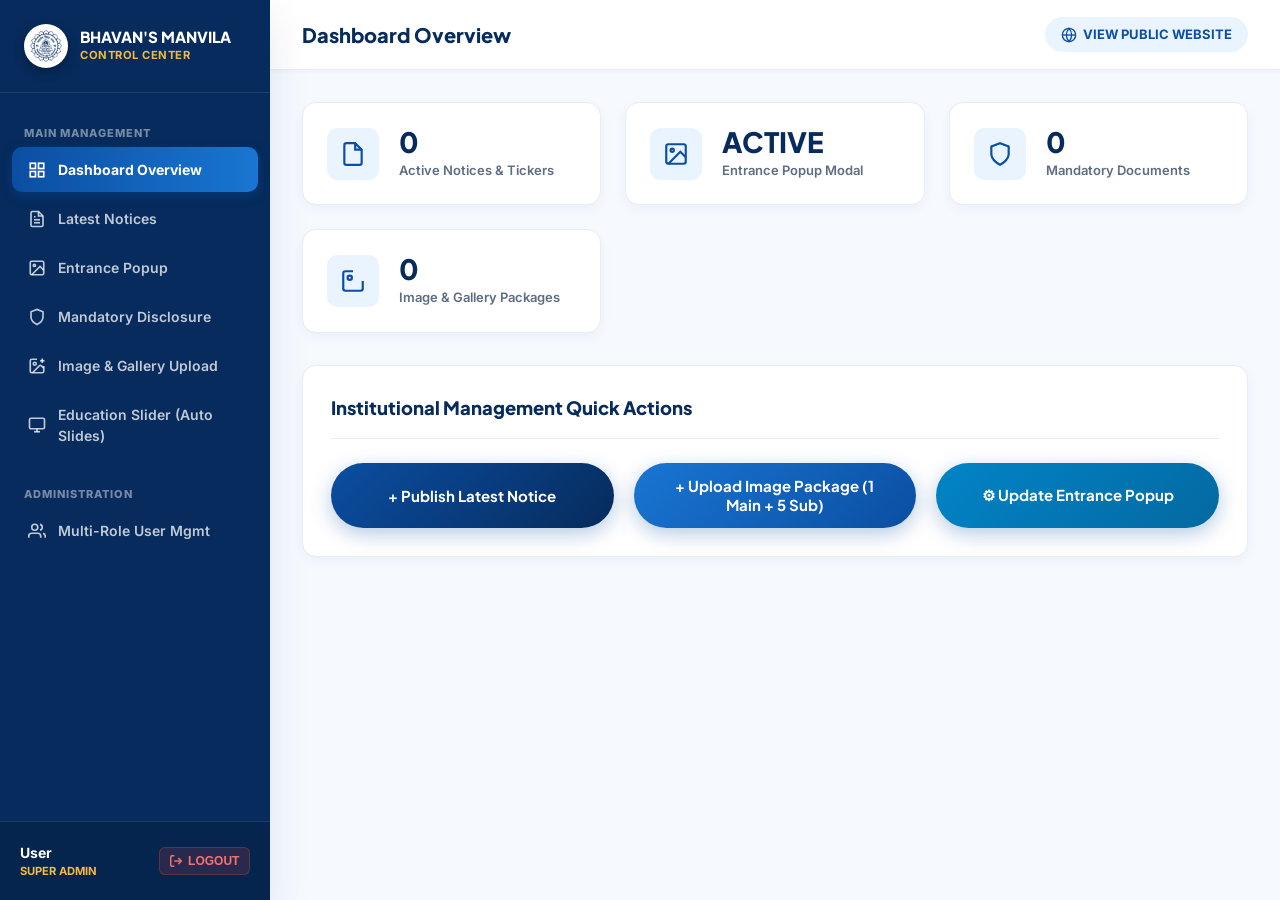
==== admin/index.html @ 6f14f449 "Fix Vercel admin URL rewrite and force trailing slash for relative asset loading" ====
<!DOCTYPE html>
<html lang="en">
<head>
  <meta charset="UTF-8">
  <script>
    if (window.location.pathname.endsWith('/admin')) {
      window.location.replace(window.location.pathname + '/' + window.location.search + window.location.hash);
    }
  </script>
  <meta name="viewport" content="width=device-width, initial-scale=1.0">
  <title>Admin Dashboard | Bhavan's Vivekananda Vidya Mandir, Manvila</title>
  <link rel="preconnect" href="https://fonts.googleapis.com">
  <link rel="preconnect" href="https://fonts.gstatic.com" crossorigin>
  <link href="https://fonts.googleapis.com/css2?family=Inter:wght@400;500;600;700&family=Plus+Jakarta+Sans:wght@600;700;800&display=swap" rel="stylesheet">
  <link rel="stylesheet" href="../css/variables.css">
  <link rel="stylesheet" href="css/admin.css">
  <link rel="icon" type="image/png" href="../assets/images/bvb-manvila-logo.png">
</head>
<body>

  <div class="admin-app-container">
    <!-- Sidebar -->
    <aside class="admin-sidebar" id="adminSidebar">
      <div class="sidebar-header">
        <img src="../assets/images/bvb-manvila-logo.png" alt="BVB Logo" class="sidebar-logo">
        <div>
          <div class="sidebar-brand-title">BHAVAN'S MANVILA</div>
          <div class="sidebar-brand-sub">CONTROL CENTER</div>
        </div>
      </div>

      <nav class="sidebar-nav">
        <div class="nav-section-title">Main Management</div>
        <a class="sidebar-link active" data-tab="overview">
          <svg width="18" height="18" viewBox="0 0 24 24" fill="none" stroke="currentColor" stroke-width="2"><rect x="3" y="3" width="7" height="7"></rect><rect x="14" y="3" width="7" height="7"></rect><rect x="14" y="14" width="7" height="7"></rect><rect x="3" y="14" width="7" height="7"></rect></svg>
          <span>Dashboard Overview</span>
        </a>

        <a class="sidebar-link" data-tab="notices">
          <svg width="18" height="18" viewBox="0 0 24 24" fill="none" stroke="currentColor" stroke-width="2"><path d="M14 2H6a2 2 0 0 0-2 2v16a2 2 0 0 0 2 2h12a2 2 0 0 0 2-2V8z"></path><polyline points="14 2 14 8 20 8"></polyline><line x1="16" y1="13" x2="8" y2="13"></line><line x1="16" y1="17" x2="8" y2="17"></line><polyline points="10 9 9 9 8 9"></polyline></svg>
          <span>Latest Notices</span>
        </a>

        <a class="sidebar-link" data-tab="popup">
          <svg width="18" height="18" viewBox="0 0 24 24" fill="none" stroke="currentColor" stroke-width="2"><rect x="3" y="3" width="18" height="18" rx="2" ry="2"></rect><circle cx="8.5" cy="8.5" r="1.5"></circle><polyline points="21 15 16 10 5 21"></polyline></svg>
          <span>Entrance Popup</span>
        </a>

        <a class="sidebar-link" data-tab="disclosure">
          <svg width="18" height="18" viewBox="0 0 24 24" fill="none" stroke="currentColor" stroke-width="2"><path d="M12 22s8-4 8-10V5l-8-3-8 3v7c0 6 8 10 8 10z"></path></svg>
          <span>Mandatory Disclosure</span>
        </a>

        <a class="sidebar-link" data-tab="images">
          <svg width="18" height="18" viewBox="0 0 24 24" fill="none" stroke="currentColor" stroke-width="2"><path d="M21 12v7a2 2 0 0 1-2 2H5a2 2 0 0 1-2-2V5a2 2 0 0 1 2-2h7"></path><line x1="16" y1="5" x2="22" y2="5"></line><line x1="19" y1="2" x2="19" y2="8"></line><circle cx="9" cy="9" r="2"></circle><path d="m21 15-3.086-3.086a2 2 0 0 0-2.828 0L6 21"></path></svg>
          <span>Image & Gallery Upload</span>
        </a>

        <a class="sidebar-link" data-tab="slides">
          <svg width="18" height="18" viewBox="0 0 24 24" fill="none" stroke="currentColor" stroke-width="2"><rect x="2" y="3" width="20" height="14" rx="2" ry="2"></rect><line x1="8" y1="21" x2="16" y2="21"></line><line x1="12" y1="17" x2="12" y2="21"></line></svg>
          <span>Education Slider (Auto Slides)</span>
        </a>

        <div class="nav-section-title super-admin-only" style="margin-top: 1rem;">Administration</div>
        <a class="sidebar-link super-admin-only" data-tab="users">
          <svg width="18" height="18" viewBox="0 0 24 24" fill="none" stroke="currentColor" stroke-width="2"><path d="M17 21v-2a4 4 0 0 0-4-4H5a4 4 0 0 0-4 4v2"></path><circle cx="9" cy="7" r="4"></circle><path d="M23 21v-2a4 4 0 0 0-3-3.87"></path><path d="M16 3.13a4 4 0 0 1 0 7.75"></path></svg>
          <span>Multi-Role User Mgmt</span>
        </a>
      </nav>

      <div class="sidebar-footer">
        <div class="user-profile-badge">
          <div class="user-info">
            <span class="user-name" id="sidebarUserName">User</span>
            <span class="user-role-tag" id="sidebarUserRole">SUPER ADMIN</span>
          </div>
          <button class="btn-logout" id="logoutBtn" title="Logout session">
            <svg width="14" height="14" viewBox="0 0 24 24" fill="none" stroke="currentColor" stroke-width="2.5"><path d="M9 21H5a2 2 0 0 1-2-2V5a2 2 0 0 1 2-2h4"></path><polyline points="16 17 21 12 16 7"></polyline><line x1="21" y1="12" x2="9" y2="12"></line></svg>
            LOGOUT
          </button>
        </div>
      </div>
    </aside>

    <!-- Main Wrapper -->
    <div class="admin-main-wrapper">
      <header class="admin-topbar">
        <div class="topbar-left">
          <button class="mobile-sidebar-toggle" id="sidebarToggleBtn" aria-label="Toggle Navigation Menu">
            <svg width="22" height="22" viewBox="0 0 24 24" fill="none" stroke="currentColor" stroke-width="2.5" stroke-linecap="round"><line x1="3" y1="12" x2="21" y2="12"></line><line x1="3" y1="6" x2="21" y2="6"></line><line x1="3" y1="18" x2="21" y2="18"></line></svg>
          </button>
          <h2 class="page-title" id="currentTabTitle">Dashboard Overview</h2>
        </div>

        <div class="topbar-actions">
          <a href="../index.html" target="_blank" class="site-preview-btn">
            <svg width="16" height="16" viewBox="0 0 24 24" fill="none" stroke="currentColor" stroke-width="2"><circle cx="12" cy="12" r="10"></circle><line x1="2" y1="12" x2="22" y2="12"></line><path d="M12 2a15.3 15.3 0 0 1 4 10 15.3 15.3 0 0 1-4 10 15.3 15.3 0 0 1-4-10 15.3 15.3 0 0 1 4-10z"></path></svg>
            VIEW PUBLIC WEBSITE
          </a>
        </div>
      </header>

      <main class="admin-content-area">
        <!-- 1. OVERVIEW TAB -->
        <div class="tab-panel active" id="tab-overview">
          <div class="stat-cards-grid">
            <div class="stat-card">
              <div class="stat-icon">
                <svg width="26" height="26" viewBox="0 0 24 24" fill="none" stroke="currentColor" stroke-width="2"><path d="M14 2H6a2 2 0 0 0-2 2v16a2 2 0 0 0 2 2h12a2 2 0 0 0 2-2V8z"></path><polyline points="14 2 14 8 20 8"></polyline></svg>
              </div>
              <div class="stat-info">
                <div class="stat-value" id="statNoticeCount">0</div>
                <div class="stat-label">Active Notices & Tickers</div>
              </div>
            </div>

            <div class="stat-card">
              <div class="stat-icon">
                <svg width="26" height="26" viewBox="0 0 24 24" fill="none" stroke="currentColor" stroke-width="2"><rect x="3" y="3" width="18" height="18" rx="2" ry="2"></rect><circle cx="8.5" cy="8.5" r="1.5"></circle><polyline points="21 15 16 10 5 21"></polyline></svg>
              </div>
              <div class="stat-info">
                <div class="stat-value" id="statPopupStatus">ACTIVE</div>
                <div class="stat-label">Entrance Popup Modal</div>
              </div>
            </div>

            <div class="stat-card">
              <div class="stat-icon">
                <svg width="26" height="26" viewBox="0 0 24 24" fill="none" stroke="currentColor" stroke-width="2"><path d="M12 22s8-4 8-10V5l-8-3-8 3v7c0 6 8 10 8 10z"></path></svg>
              </div>
              <div class="stat-info">
                <div class="stat-value" id="statDisclosureCount">0</div>
                <div class="stat-label">Mandatory Documents</div>
              </div>
            </div>

            <div class="stat-card">
              <div class="stat-icon">
                <svg width="26" height="26" viewBox="0 0 24 24" fill="none" stroke="currentColor" stroke-width="2"><path d="M21 12v7a2 2 0 0 1-2 2H5a2 2 0 0 1-2-2V5a2 2 0 0 1 2-2h7"></path><circle cx="9" cy="9" r="2"></circle></svg>
              </div>
              <div class="stat-info">
                <div class="stat-value" id="statPackageCount">0</div>
                <div class="stat-label">Image & Gallery Packages</div>
              </div>
            </div>
          </div>

          <div class="panel-card">
            <div class="panel-header">
              <div class="panel-title">Institutional Management Quick Actions</div>
            </div>
            <div style="display: grid; grid-template-columns: repeat(auto-fit, minmax(280px, 1fr)); gap: 1.25rem;">
              <button class="btn-admin-primary" onclick="adminApp.switchTab('notices')">
                + Publish Latest Notice
              </button>
              <button class="btn-admin-primary" style="background: linear-gradient(135deg, #1976D2 0%, #0B4EA2 100%);" onclick="adminApp.switchTab('images')">
                + Upload Image Package (1 Main + 5 Sub)
              </button>
              <button class="btn-admin-primary" style="background: linear-gradient(135deg, #0284C7 0%, #0369A1 100%);" onclick="adminApp.switchTab('popup')">
                ⚙ Update Entrance Popup
              </button>
            </div>
          </div>
        </div>

        <!-- LATEST NOTICES TAB -->
        <div class="tab-panel" id="tab-notices">
          <div class="panel-card">
            <div class="panel-header">
              <div class="panel-title">Latest Notice Updation Section</div>
              <button class="btn-sm btn-action-add" onclick="adminApp.openNoticeModal()">+ Add New Notice</button>
            </div>
            <div class="admin-table-wrap">
              <table class="admin-table">
                <thead>
                  <tr>
                    <th>Date</th>
                    <th>Category</th>
                    <th>Notice Title</th>
                    <th>PDF Link</th>
                    <th>Ticker</th>
                    <th>Actions</th>
                  </tr>
                </thead>
                <tbody id="noticesTableBody">
                  <!-- Rendered dynamically -->
                </tbody>
              </table>
            </div>
          </div>
        </div>

        <!-- ENTRANCE POPUP TAB -->
        <div class="tab-panel" id="tab-popup">
          <div class="panel-card">
            <div class="panel-header">
              <div class="panel-title">Entrance Announcement Popup Image Updation</div>
            </div>

            <form id="popupConfigForm">
              <div style="display: grid; grid-template-columns: 1fr 1fr; gap: 1.5rem;">
                <div class="form-group">
                  <label class="form-label">Popup Status</label>
                  <select id="popupActiveSelect" class="form-select">
                    <option value="1">Active (Display popup on public site)</option>
                    <option value="0">Disabled (Hide popup modal)</option>
                  </select>
                </div>

                <div class="form-group">
                  <label class="form-label">Popup Title</label>
                  <input type="text" id="popupTitleInput" class="form-control" placeholder="Announcement Title">
                </div>
              </div>

              <div class="form-group">
                <label class="form-label">Announcement Message</label>
                <textarea id="popupMessageInput" class="form-control" rows="3" placeholder="Brief announcement text"></textarea>
              </div>

              <!-- Popup Image Upload & Live View Option -->
              <div class="form-group" style="background: var(--color-ultra-light-blue); padding: 1.25rem; border-radius: var(--radius-sm); border: 1px solid var(--color-border);">
                <label class="form-label" style="color: var(--color-deep-blue); font-size: 0.875rem;">
                  Popup Announcement Image (Choose File from Computer)
                </label>
                <input type="file" id="popupFileInput" accept="image/*" class="form-control" style="max-width: 320px; margin-bottom: 0.75rem;">
                <input type="hidden" id="popupImageUrlInput">

                <!-- Uploaded Image Live View Card -->
                <div id="popupPreviewWrap" style="display: none; background: #FFFFFF; padding: 1rem; border-radius: var(--radius-sm); border: 1px solid var(--color-border); margin-top: 0.75rem;">
                  <div style="font-size: 0.8125rem; font-weight: 700; color: var(--color-primary); margin-bottom: 0.5rem; display: flex; align-items: center; gap: 0.35rem;">
                    <svg width="16" height="16" viewBox="0 0 24 24" fill="none" stroke="currentColor" stroke-width="2"><rect x="3" y="3" width="18" height="18" rx="2" ry="2"></rect><circle cx="8.5" cy="8.5" r="1.5"></circle><polyline points="21 15 16 10 5 21"></polyline></svg>
                    <span>UPLOADED ENTRANCE ANNOUNCEMENT IMAGE</span>
                  </div>
                  <div style="display: flex; align-items: center; gap: 1.25rem; flex-wrap: wrap;">
                    <img id="popupImagePreview" src="" alt="Popup Image Preview" style="max-height: 140px; max-width: 100%; border-radius: 8px; border: 1px solid var(--color-border); box-shadow: var(--shadow-sm); object-fit: contain;">
                    <a id="popupViewFullBtn" href="#" target="_blank" class="btn-sm btn-action-edit" style="text-decoration: none; padding: 0.5rem 1rem;">
                      🔍 View Uploaded Image
                    </a>
                  </div>
                </div>
              </div>

              <button type="submit" class="btn-admin-primary" style="max-width: 250px; margin-top: 1rem;">
                Save Entrance Popup Settings
              </button>
            </form>

            <!-- Entrance Popup Upload History Log Card -->
            <div style="margin-top: 2rem; border-top: 2px dashed var(--color-border); padding-top: 1.5rem;">
              <h4 style="color: var(--color-deep-blue); font-size: 1.05rem; font-weight: 800; margin-bottom: 1rem;">
                📜 Uploaded Entrance Announcements History Log
              </h4>
              <div class="admin-table-wrap">
                <table class="admin-table">
                  <thead>
                    <tr>
                      <th>Uploaded Image</th>
                      <th>Announcement Title</th>
                      <th>Message</th>
                      <th>Status</th>
                      <th>Actions</th>
                    </tr>
                  </thead>
                  <tbody id="popupHistoryTableBody">
                    <!-- Rendered dynamically -->
                  </tbody>
                </table>
              </div>
            </div>
          </div>
        </div>

        <!-- MANDATORY DISCLOSURE TAB -->
        <div class="tab-panel" id="tab-disclosure">
          <div class="panel-card">
            <div class="panel-header">
              <div class="panel-title">Mandatory Disclosure Updation Section (CBSE SARAS 5.0)</div>
              <button class="btn-sm btn-action-add" onclick="adminApp.openDisclosureModal()">+ Add Mandatory Document</button>
            </div>

            <!-- Category Section Filter Bar -->
            <div style="display: flex; gap: 0.5rem; flex-wrap: wrap; margin-bottom: 1.25rem;">
              <button class="btn-sm disclosure-filter-btn active" data-sec="ALL" onclick="adminApp.filterDisclosures('ALL')">All Sections</button>
              <button class="btn-sm disclosure-filter-btn" data-sec="A" onclick="adminApp.filterDisclosures('A')">Section A: General Info</button>
              <button class="btn-sm disclosure-filter-btn" data-sec="B" onclick="adminApp.filterDisclosures('B')">Section B: Documents & Compliance</button>
              <button class="btn-sm disclosure-filter-btn" data-sec="C" onclick="adminApp.filterDisclosures('C')">Section C: Result & Academics</button>
              <button class="btn-sm disclosure-filter-btn" data-sec="D" onclick="adminApp.filterDisclosures('D')">Section D: Staff Details</button>
              <button class="btn-sm disclosure-filter-btn" data-sec="E" onclick="adminApp.filterDisclosures('E')">Section E: Infrastructure</button>
            </div>

            <div class="admin-table-wrap">
              <table class="admin-table">
                <thead>
                  <tr>
                    <th>Sl. No.</th>
                    <th>Category Section</th>
                    <th>Document Title</th>
                    <th>Details</th>
                    <th>Document File / Preview Link</th>
                    <th>Actions</th>
                  </tr>
                </thead>
                <tbody id="disclosuresTableBody">
                  <!-- Rendered dynamically -->
                </tbody>
              </table>
            </div>
          </div>
        </div>

        <!-- IMAGE & GALLERY UPLOAD TAB -->
        <div class="tab-panel" id="tab-images">
          <div class="panel-card">
            <div class="panel-header">
              <div class="panel-title">Image Upload Section (File Explorer Uploads: 1 Main + 5 Sub Images & Target Checkboxes)</div>
              <button class="btn-sm btn-action-add" onclick="adminApp.openImagePackageModal()">+ Upload New Image Package</button>
            </div>

            <div style="margin-bottom: 1.5rem; background: var(--color-light-blue); padding: 1.25rem; border-radius: var(--radius-sm); border-left: 4px solid var(--color-primary);">
              <h4 style="color: var(--color-deep-blue); margin-bottom: 0.35rem; font-size: 0.95rem;">📸 Image Package System Architecture Rules:</h4>
              <ul style="font-size: 0.8125rem; color: var(--color-text-secondary); margin-left: 1.25rem; line-height: 1.6;">
                <li><strong>1 Main Image:</strong> Upload via File Explorer. Serves as the primary highlight in each public site section checked below.</li>
                <li><strong>5 Sub Images:</strong> Upload via File Explorer. Display <em>only</em> inside the Gallery Lightbox modal when clicking the main image.</li>
                <li><strong>Section Placement Checkboxes:</strong> Select which public website sections display the main image highlight!</li>
              </ul>
            </div>

            <div class="admin-table-wrap">
              <table class="admin-table">
                <thead>
                  <tr>
                    <th>Main Highlight Image</th>
                    <th>Package Title</th>
                    <th>Sub-Images Count</th>
                    <th>Active Target Sections</th>
                    <th>Actions</th>
                  </tr>
                </thead>
                <tbody id="imagePackagesTableBody">
                  <!-- Rendered dynamically -->
                </tbody>
              </table>
            </div>
          </div>
        </div>

        <!-- EDUCATION SLIDER (AUTO SLIDES) TAB -->
        <div class="tab-panel" id="tab-slides">
          <div class="panel-card">
            <div class="panel-header">
              <div class="panel-title">Education Rooted in Values - Auto Slides Management</div>
              <div style="display: flex; gap: 0.5rem; flex-wrap: wrap;">
                <button class="btn-sm btn-action-add" style="background: linear-gradient(135deg, #10B981 0%, #059669 100%); font-weight: 700;" onclick="adminApp.openSlideBatchModal()">+ Upload 5 Auto Slides at Once</button>
                <button class="btn-sm btn-action-add" onclick="adminApp.openSlideModal()">+ Add Single Slide</button>
              </div>
            </div>

            <div style="margin-bottom: 1.5rem; background: var(--color-ultra-light-blue); padding: 1.25rem; border-radius: var(--radius-sm); border-left: 4px solid var(--color-primary);">
              <h4 style="color: var(--color-deep-blue); margin-bottom: 0.35rem; font-size: 0.95rem;">✨ Auto Slides System Rules:</h4>
              <p style="font-size: 0.8125rem; color: var(--color-text-secondary); margin: 0; line-height: 1.6;">
                Upload images specifically for the <strong>"EDUCATION ROOTED IN VALUES. DRIVEN BY EXCELLENCE"</strong> auto slide carousel on the public website. Images must be <strong>JPEG format and under 1 MB</strong> in file size.
              </p>
            </div>

            <div class="admin-table-wrap">
              <table class="admin-table">
                <thead>
                  <tr>
                    <th>Slide Image</th>
                    <th>Slide Title</th>
                    <th>Subtitle / Caption</th>
                    <th>Status</th>
                    <th>Actions</th>
                  </tr>
                </thead>
                <tbody id="slidesTableBody">
                  <!-- Rendered dynamically -->
                </tbody>
              </table>
            </div>
          </div>
        </div>

        <!-- MULTI-ROLE USER MANAGEMENT TAB -->
        <div class="tab-panel super-admin-only" id="tab-users">
          <div class="panel-card">
            <div class="panel-header">
              <div class="panel-title">Multi-Role User Creation & Privileges (Super Admin Only)</div>
              <button class="btn-sm btn-action-add" onclick="adminApp.openUserModal()">+ Create New User</button>
            </div>
            <div class="admin-table-wrap">
              <table class="admin-table">
                <thead>
                  <tr>
                    <th>ID</th>
                    <th>Username</th>
                    <th>Full Name</th>
                    <th>Role Level</th>
                    <th>Privileges</th>
                    <th>Actions</th>
                  </tr>
                </thead>
                <tbody id="usersTableBody">
                  <!-- Rendered dynamically -->
                </tbody>
              </table>
            </div>
          </div>
        </div>
      </main>
    </div>
  </div>

  <!-- NOTICE MODAL -->
  <div class="admin-modal-overlay" id="noticeModal">
    <div class="admin-modal">
      <div class="modal-header">
        <h3 class="modal-title" id="noticeModalTitle">Add New Notice</h3>
        <button class="modal-close" onclick="adminApp.closeNoticeModal()">&times;</button>
      </div>
      <form id="noticeForm">
        <div class="modal-body">
          <input type="hidden" id="noticeId">
          <div class="form-group">
            <label class="form-label">Notice Title</label>
            <input type="text" id="noticeTitle" class="form-control" required placeholder="Enter headline title">
          </div>
          <div class="form-group">
            <label class="form-label">Notice Content Details</label>
            <textarea id="noticeContent" class="form-control" rows="3" placeholder="Enter notice description"></textarea>
          </div>
          <div style="display: grid; grid-template-columns: 1fr 1fr; gap: 1rem;">
            <div class="form-group">
              <label class="form-label">Category</label>
              <select id="noticeCategory" class="form-select">
                <option value="Admissions">Admissions</option>
                <option value="Academics">Academics</option>
                <option value="Achievements">Achievements</option>
                <option value="Events">Events</option>
                <option value="General">General</option>
              </select>
            </div>
            <div class="form-group">
              <label class="form-label">Date</label>
              <input type="date" id="noticeDate" class="form-control" required>
            </div>
          </div>
          <div class="form-group">
            <label class="form-label">PDF Attachment Link / File Path</label>
            <input type="text" id="noticePdfLink" class="form-control" placeholder="e.g. assets/documents/mandatory-disclosure/Mandatory-Disclosure.pdf">
          </div>
          <div class="form-group" style="display: flex; align-items: center; gap: 0.5rem;">
            <input type="checkbox" id="noticeIsTicker" style="width: 18px; height: 18px; accent-color: var(--color-primary);">
            <label for="noticeIsTicker" style="font-size: 0.875rem; font-weight: 700; color: var(--color-deep-blue); cursor: pointer;">Display in top Scrolling Notice Ticker bar</label>
          </div>
        </div>
        <div class="modal-footer">
          <button type="button" class="btn-sm btn-action-delete" onclick="adminApp.closeNoticeModal()">Cancel</button>
          <button type="submit" class="btn-sm btn-action-add">Save Notice</button>
        </div>
      </form>
    </div>
  </div>

  <!-- MANDATORY DISCLOSURE MODAL -->
  <div class="admin-modal-overlay" id="disclosureModal">
    <div class="admin-modal">
      <div class="modal-header">
        <h3 class="modal-title" id="disclosureModalTitle">Add Mandatory Disclosure</h3>
        <button class="modal-close" onclick="adminApp.closeDisclosureModal()">&times;</button>
      </div>
      <form id="disclosureForm">
        <div class="modal-body">
          <input type="hidden" id="disclosureId">
          <div style="display: grid; grid-template-columns: 1fr 2fr; gap: 1rem;">
            <div class="form-group">
              <label class="form-label">Sl. No.</label>
              <input type="text" id="disclosureSlNo" class="form-control" placeholder="e.g. 1" required>
            </div>
            <div class="form-group">
              <label class="form-label">Category Section</label>
              <select id="disclosureCategoryCode" class="form-select">
                <option value="A">A. General Information</option>
                <option value="B">B. Documents & Compliance</option>
                <option value="C">C. Result & Academics</option>
                <option value="D">D. Staff (Teaching)</option>
                <option value="E">E. Infrastructure</option>
              </select>
            </div>
          </div>
          <div class="form-group">
            <label class="form-label">Document Title</label>
            <input type="text" id="disclosureTitle" class="form-control" required placeholder="e.g. Copy of Valid Building Safety Certificate">
          </div>
          <div class="form-group">
            <label class="form-label">Document Details / Description</label>
            <input type="text" id="disclosureDetails" class="form-control" placeholder="e.g. Approved by Public Works Dept.">
          </div>
          <div class="form-group" style="background: var(--color-ultra-light-blue); padding: 1rem; border-radius: var(--radius-sm); border: 1px solid var(--color-border);">
            <label class="form-label" style="color: var(--color-deep-blue); font-size: 0.875rem;">
              📄 Upload Document (PDF or JPEG format under 1 MB)
            </label>
            <input type="file" id="disclosureFileInput" accept=".pdf,image/jpeg,image/jpg,.jpg,.jpeg" class="form-control" style="max-width: 340px; margin-bottom: 0.5rem;">
            <input type="text" id="disclosureFileLink" class="form-control" placeholder="File path or Data URL (e.g. assets/documents/mandatory-disclosure/building-fitness.pdf)">
          </div>
        </div>
        <div class="modal-footer">
          <button type="button" class="btn-sm btn-action-delete" onclick="adminApp.closeDisclosureModal()">Cancel</button>
          <button type="submit" class="btn-sm btn-action-add">Save Document</button>
        </div>
      </form>
    </div>
  </div>

  <!-- IMAGE PACKAGE MODAL (File Explorer Uploader: 1 Main + 10 Sub Images & Target Checkboxes) -->
  <div class="admin-modal-overlay" id="imagePackageModal">
    <div class="admin-modal" style="max-width: 900px;">
      <div class="modal-header">
        <h3 class="modal-title" id="imageModalTitle">Upload Image Package (1 Main + 10 Sub Images)</h3>
        <button class="modal-close" onclick="adminApp.closeImagePackageModal()">&times;</button>
      </div>
      <form id="imagePackageForm">
        <div class="modal-body">
          <input type="hidden" id="packageId">

          <div style="display: grid; grid-template-columns: 1fr 1fr; gap: 1rem;">
            <div class="form-group">
              <label class="form-label">Package Title</label>
              <input type="text" id="packageTitle" class="form-control" required placeholder="e.g. Annual Sports & Cultural Meet">
            </div>
            <div class="form-group">
              <label class="form-label">Subtitle / Event Label</label>
              <input type="text" id="packageSubtitle" class="form-control" placeholder="e.g. Celebrated at Manvila Campus Grounds">
            </div>
          </div>

          <!-- Target Section Checkboxes -->
          <div class="form-group">
            <label class="form-label" style="color: var(--color-primary); font-size: 0.875rem;">
              Select Public Site Sections for Main Image Highlight:
            </label>
            <div class="section-checkbox-grid">
              <label class="checkbox-label">
                <input type="checkbox" id="chk_welcome"> WELCOME TO VIVEKANANDA VIDYA MANDIR
              </label>
              <label class="checkbox-label">
                <input type="checkbox" id="chk_whats_happening"> WHAT'S HAPPENING
              </label>
              <label class="checkbox-label">
                <input type="checkbox" id="chk_life_at_bhavans"> LIFE AT BHAVAN'S
              </label>
              <label class="checkbox-label">
                <input type="checkbox" id="chk_moments_at_bhavans" checked> MOMENTS AT BHAVAN'S (gallery)
              </label>
              <label class="checkbox-label">
                <input type="checkbox" id="chk_campus_discovery"> A CAMPUS FOR DISCOVERY
              </label>
              <label class="checkbox-label">
                <input type="checkbox" id="chk_academic_environment"> ACADEMIC ENVIRONMENT
              </label>
            </div>
          </div>

          <!-- Main Image Upload & View Option -->
          <div class="form-group" style="background: #F8FAFC; padding: 1.25rem; border-radius: var(--radius-sm); border: 1px solid var(--color-border);">
            <label class="form-label" style="color: var(--color-deep-blue); font-size: 0.875rem;">
              📸 1. Main Highlight Image (Upload JPEG < 1 MB via File Explorer)
            </label>
            <input type="file" id="mainFileInput" accept="image/jpeg,image/jpg" class="form-control" style="max-width: 340px; margin-bottom: 0.5rem;">
            <input type="hidden" id="mainImageUrl">
            
            <div id="mainPreviewWrap" style="display: none; background: #FFFFFF; padding: 0.85rem; border-radius: var(--radius-sm); border: 1px solid var(--color-border); margin-top: 0.5rem;">
              <div style="font-size: 0.75rem; font-weight: 700; color: var(--color-primary); margin-bottom: 0.35rem;">Uploaded Main Image:</div>
              <div style="display: flex; align-items: center; gap: 1rem; flex-wrap: wrap;">
                <img id="mainImagePreview" src="" alt="Main Preview" style="max-height: 120px; border-radius: 6px; border: 1px solid var(--color-border); object-fit: cover;">
                <a id="mainViewFullBtn" href="#" target="_blank" class="btn-sm btn-action-edit" style="text-decoration: none;">🔍 View Uploaded Image</a>
              </div>
            </div>
          </div>

          <!-- 10 Sub Images Upload & View Option -->
          <div class="form-group" style="background: var(--color-ultra-light-blue); padding: 1.25rem; border-radius: var(--radius-sm); border: 1px solid var(--color-border); margin-top: 1rem;">
            <label class="form-label" style="color: var(--color-deep-blue); font-size: 0.875rem;">
              🖼 2. Sub Images (10 Gallery Sub-Images — Upload JPEG < 1 MB via File Explorer)
            </label>

            <div class="sub-images-grid" style="display: grid; grid-template-columns: repeat(auto-fill, minmax(150px, 1fr)); gap: 0.75rem;">
              <!-- Sub 1 -->
              <div class="sub-image-card">
                <span style="font-size: 0.75rem; font-weight: 700; color: var(--color-deep-blue);">Sub Image 1</span>
                <img id="subPreview1" src="" alt="P1" style="width: 100%; height: 60px; object-fit: cover; border-radius: 4px; display: none; margin: 0.35rem 0;">
                <input type="file" accept="image/jpeg,image/jpg" class="sub-file-picker" data-target="subImg1" data-preview="subPreview1" data-viewbtn="subViewBtn1" style="font-size: 0.7rem; width: 100%; margin-bottom: 0.35rem;">
                <input type="hidden" id="subImg1">
                <a id="subViewBtn1" href="#" target="_blank" class="btn-sm btn-action-edit" style="display: none; font-size: 0.65rem; text-decoration: none; padding: 0.2rem 0.4rem; margin-top: 0.2rem;">🔍 View Image</a>
              </div>

              <!-- Sub 2 -->
              <div class="sub-image-card">
                <span style="font-size: 0.75rem; font-weight: 700; color: var(--color-deep-blue);">Sub Image 2</span>
                <img id="subPreview2" src="" alt="P2" style="width: 100%; height: 60px; object-fit: cover; border-radius: 4px; display: none; margin: 0.35rem 0;">
                <input type="file" accept="image/jpeg,image/jpg" class="sub-file-picker" data-target="subImg2" data-preview="subPreview2" data-viewbtn="subViewBtn2" style="font-size: 0.7rem; width: 100%; margin-bottom: 0.35rem;">
                <input type="hidden" id="subImg2">
                <a id="subViewBtn2" href="#" target="_blank" class="btn-sm btn-action-edit" style="display: none; font-size: 0.65rem; text-decoration: none; padding: 0.2rem 0.4rem; margin-top: 0.2rem;">🔍 View Image</a>
              </div>

              <!-- Sub 3 -->
              <div class="sub-image-card">
                <span style="font-size: 0.75rem; font-weight: 700; color: var(--color-deep-blue);">Sub Image 3</span>
                <img id="subPreview3" src="" alt="P3" style="width: 100%; height: 60px; object-fit: cover; border-radius: 4px; display: none; margin: 0.35rem 0;">
                <input type="file" accept="image/jpeg,image/jpg" class="sub-file-picker" data-target="subImg3" data-preview="subPreview3" data-viewbtn="subViewBtn3" style="font-size: 0.7rem; width: 100%; margin-bottom: 0.35rem;">
                <input type="hidden" id="subImg3">
                <a id="subViewBtn3" href="#" target="_blank" class="btn-sm btn-action-edit" style="display: none; font-size: 0.65rem; text-decoration: none; padding: 0.2rem 0.4rem; margin-top: 0.2rem;">🔍 View Image</a>
              </div>

              <!-- Sub 4 -->
              <div class="sub-image-card">
                <span style="font-size: 0.75rem; font-weight: 700; color: var(--color-deep-blue);">Sub Image 4</span>
                <img id="subPreview4" src="" alt="P4" style="width: 100%; height: 60px; object-fit: cover; border-radius: 4px; display: none; margin: 0.35rem 0;">
                <input type="file" accept="image/jpeg,image/jpg" class="sub-file-picker" data-target="subImg4" data-preview="subPreview4" data-viewbtn="subViewBtn4" style="font-size: 0.7rem; width: 100%; margin-bottom: 0.35rem;">
                <input type="hidden" id="subImg4">
                <a id="subViewBtn4" href="#" target="_blank" class="btn-sm btn-action-edit" style="display: none; font-size: 0.65rem; text-decoration: none; padding: 0.2rem 0.4rem; margin-top: 0.2rem;">🔍 View Image</a>
              </div>

              <!-- Sub 5 -->
              <div class="sub-image-card">
                <span style="font-size: 0.75rem; font-weight: 700; color: var(--color-deep-blue);">Sub Image 5</span>
                <img id="subPreview5" src="" alt="P5" style="width: 100%; height: 60px; object-fit: cover; border-radius: 4px; display: none; margin: 0.35rem 0;">
                <input type="file" accept="image/jpeg,image/jpg" class="sub-file-picker" data-target="subImg5" data-preview="subPreview5" data-viewbtn="subViewBtn5" style="font-size: 0.7rem; width: 100%; margin-bottom: 0.35rem;">
                <input type="hidden" id="subImg5">
                <a id="subViewBtn5" href="#" target="_blank" class="btn-sm btn-action-edit" style="display: none; font-size: 0.65rem; text-decoration: none; padding: 0.2rem 0.4rem; margin-top: 0.2rem;">🔍 View Image</a>
              </div>

              <!-- Sub 6 -->
              <div class="sub-image-card">
                <span style="font-size: 0.75rem; font-weight: 700; color: var(--color-deep-blue);">Sub Image 6</span>
                <img id="subPreview6" src="" alt="P6" style="width: 100%; height: 60px; object-fit: cover; border-radius: 4px; display: none; margin: 0.35rem 0;">
                <input type="file" accept="image/jpeg,image/jpg" class="sub-file-picker" data-target="subImg6" data-preview="subPreview6" data-viewbtn="subViewBtn6" style="font-size: 0.7rem; width: 100%; margin-bottom: 0.35rem;">
                <input type="hidden" id="subImg6">
                <a id="subViewBtn6" href="#" target="_blank" class="btn-sm btn-action-edit" style="display: none; font-size: 0.65rem; text-decoration: none; padding: 0.2rem 0.4rem; margin-top: 0.2rem;">🔍 View Image</a>
              </div>

              <!-- Sub 7 -->
              <div class="sub-image-card">
                <span style="font-size: 0.75rem; font-weight: 700; color: var(--color-deep-blue);">Sub Image 7</span>
                <img id="subPreview7" src="" alt="P7" style="width: 100%; height: 60px; object-fit: cover; border-radius: 4px; display: none; margin: 0.35rem 0;">
                <input type="file" accept="image/jpeg,image/jpg" class="sub-file-picker" data-target="subImg7" data-preview="subPreview7" data-viewbtn="subViewBtn7" style="font-size: 0.7rem; width: 100%; margin-bottom: 0.35rem;">
                <input type="hidden" id="subImg7">
                <a id="subViewBtn7" href="#" target="_blank" class="btn-sm btn-action-edit" style="display: none; font-size: 0.65rem; text-decoration: none; padding: 0.2rem 0.4rem; margin-top: 0.2rem;">🔍 View Image</a>
              </div>

              <!-- Sub 8 -->
              <div class="sub-image-card">
                <span style="font-size: 0.75rem; font-weight: 700; color: var(--color-deep-blue);">Sub Image 8</span>
                <img id="subPreview8" src="" alt="P8" style="width: 100%; height: 60px; object-fit: cover; border-radius: 4px; display: none; margin: 0.35rem 0;">
                <input type="file" accept="image/jpeg,image/jpg" class="sub-file-picker" data-target="subImg8" data-preview="subPreview8" data-viewbtn="subViewBtn8" style="font-size: 0.7rem; width: 100%; margin-bottom: 0.35rem;">
                <input type="hidden" id="subImg8">
                <a id="subViewBtn8" href="#" target="_blank" class="btn-sm btn-action-edit" style="display: none; font-size: 0.65rem; text-decoration: none; padding: 0.2rem 0.4rem; margin-top: 0.2rem;">🔍 View Image</a>
              </div>

              <!-- Sub 9 -->
              <div class="sub-image-card">
                <span style="font-size: 0.75rem; font-weight: 700; color: var(--color-deep-blue);">Sub Image 9</span>
                <img id="subPreview9" src="" alt="P9" style="width: 100%; height: 60px; object-fit: cover; border-radius: 4px; display: none; margin: 0.35rem 0;">
                <input type="file" accept="image/jpeg,image/jpg" class="sub-file-picker" data-target="subImg9" data-preview="subPreview9" data-viewbtn="subViewBtn9" style="font-size: 0.7rem; width: 100%; margin-bottom: 0.35rem;">
                <input type="hidden" id="subImg9">
                <a id="subViewBtn9" href="#" target="_blank" class="btn-sm btn-action-edit" style="display: none; font-size: 0.65rem; text-decoration: none; padding: 0.2rem 0.4rem; margin-top: 0.2rem;">🔍 View Image</a>
              </div>

              <!-- Sub 10 -->
              <div class="sub-image-card">
                <span style="font-size: 0.75rem; font-weight: 700; color: var(--color-deep-blue);">Sub Image 10</span>
                <img id="subPreview10" src="" alt="P10" style="width: 100%; height: 60px; object-fit: cover; border-radius: 4px; display: none; margin: 0.35rem 0;">
                <input type="file" accept="image/jpeg,image/jpg" class="sub-file-picker" data-target="subImg10" data-preview="subPreview10" data-viewbtn="subViewBtn10" style="font-size: 0.7rem; width: 100%; margin-bottom: 0.35rem;">
                <input type="hidden" id="subImg10">
                <a id="subViewBtn10" href="#" target="_blank" class="btn-sm btn-action-edit" style="display: none; font-size: 0.65rem; text-decoration: none; padding: 0.2rem 0.4rem; margin-top: 0.2rem;">🔍 View Image</a>
              </div>
            </div>
          </div>

        </div>
        <div class="modal-footer">
          <button type="button" class="btn-sm btn-action-delete" onclick="adminApp.closeImagePackageModal()">Cancel</button>
          <button type="submit" class="btn-sm btn-action-add">Save Image Package</button>
        </div>
      </form>
    </div>
  </div>

  <!-- AUTO SLIDE MODAL (Education Rooted in Values) -->
  <div class="admin-modal-overlay" id="slideModal">
    <div class="admin-modal">
      <div class="modal-header">
        <h3 class="modal-title" id="slideModalTitle">Upload Education Auto Slide Image</h3>
        <button class="modal-close" onclick="adminApp.closeSlideModal()">&times;</button>
      </div>
      <form id="slideForm">
        <div class="modal-body">
          <input type="hidden" id="slideId">
          <div class="form-group">
            <label class="form-label">Slide Headline Title</label>
            <input type="text" id="slideTitle" class="form-control" required placeholder="e.g. EDUCATION ROOTED IN VALUES. DRIVEN BY EXCELLENCE">
          </div>
          <div class="form-group">
            <label class="form-label">Slide Subtitle / Caption</label>
            <input type="text" id="slideSubtitle" class="form-control" placeholder="e.g. Nurturing Future Leaders with Academic Rigor">
          </div>
          <div class="form-group" style="background: #F8FAFC; padding: 1.25rem; border-radius: var(--radius-sm); border: 1px solid var(--color-border);">
            <label class="form-label" style="color: var(--color-deep-blue);">
              📸 Slide Image (Choose File < 1 MB JPEG)
            </label>
            <input type="file" id="slideFileInput" accept="image/jpeg,image/jpg" class="form-control" style="max-width: 320px; margin-bottom: 0.5rem;">
            <input type="hidden" id="slideImageUrl">
            
            <div id="slidePreviewWrap" style="display: none; background: #FFFFFF; padding: 0.85rem; border-radius: var(--radius-sm); border: 1px solid var(--color-border); margin-top: 0.5rem;">
              <div style="font-size: 0.75rem; font-weight: 700; color: var(--color-primary); margin-bottom: 0.35rem;">Uploaded Slide Image:</div>
              <div style="display: flex; align-items: center; gap: 1rem; flex-wrap: wrap;">
                <img id="slideImagePreview" src="" alt="Slide Preview" style="max-height: 120px; border-radius: 6px; border: 1px solid var(--color-border); object-fit: cover;">
                <a id="slideViewFullBtn" href="#" target="_blank" class="btn-sm btn-action-edit" style="text-decoration: none;">🔍 View Uploaded Image</a>
              </div>
            </div>
          </div>
          <div class="form-group" style="display: flex; align-items: center; gap: 0.5rem;">
            <input type="checkbox" id="slideIsActive" checked style="width: 18px; height: 18px; accent-color: var(--color-primary);">
            <label for="slideIsActive" style="font-size: 0.875rem; font-weight: 700; color: var(--color-deep-blue); cursor: pointer;">Enable Auto Slide on Public Homepage Carousel</label>
          </div>
        </div>
        <div class="modal-footer">
          <button type="button" class="btn-sm btn-action-delete" onclick="adminApp.closeSlideModal()">Cancel</button>
          <button type="submit" class="btn-sm btn-action-add">Save Auto Slide</button>
        </div>
      </form>
    </div>
  </div>

  <!-- BATCH 5 AUTO SLIDES UPLOAD MODAL -->
  <div class="admin-modal-overlay" id="slideBatchModal">
    <div class="admin-modal" style="max-width: 850px;">
      <div class="modal-header">
        <h3 class="modal-title">Upload 5 Auto Slides at Once (Education Rooted in Values)</h3>
        <button class="modal-close" onclick="adminApp.closeSlideBatchModal()">&times;</button>
      </div>
      <form id="slideBatchForm">
        <div class="modal-body">
          <div style="margin-bottom: 1rem; background: var(--color-ultra-light-blue); padding: 1rem; border-radius: var(--radius-sm); border-left: 4px solid var(--color-primary);">
            <div style="font-size: 0.875rem; font-weight: 700; color: var(--color-deep-blue); margin-bottom: 0.25rem;">
              🚀 Select 5 Files at Once OR Choose Files Individually below:
            </div>
            <p style="font-size: 0.8125rem; color: var(--color-text-secondary); margin: 0 0 0.5rem 0;">
              Click 'Choose Files' to select 5 JPEG images (< 1 MB each) directly from File Explorer. They will automatically fill the 5 slide slots below.
            </p>
            <input type="file" id="batch5FilesPicker" accept="image/jpeg,image/jpg" multiple class="form-control" style="max-width: 320px;">
          </div>

          <!-- 5 Slide Slots Grid -->
          <div style="display: grid; grid-template-columns: repeat(auto-fit, minmax(360px, 1fr)); gap: 1rem;">
            <!-- Slide Slot 1 -->
            <div class="sub-image-card" style="padding: 1rem; background: #FFFFFF; border: 1.5px solid var(--color-border); border-radius: 8px;">
              <div style="font-weight: 800; color: var(--color-primary); font-size: 0.875rem; margin-bottom: 0.5rem;">📸 AUTO SLIDE 1</div>
              <input type="text" id="batchTitle1" class="form-control" placeholder="Slide Title 1" value="EDUCATION ROOTED IN VALUES. DRIVEN BY EXCELLENCE" style="margin-bottom: 0.5rem; font-size: 0.8125rem;">
              <input type="text" id="batchSubtitle1" class="form-control" placeholder="Slide Subtitle 1" value="Main School Building • Manvila Campus" style="margin-bottom: 0.5rem; font-size: 0.8125rem;">
              <input type="file" accept="image/jpeg,image/jpg" class="batch-slide-file" data-idx="1" style="font-size: 0.75rem; width: 100%; margin-bottom: 0.5rem;">
              <input type="hidden" id="batchImgUrl1">
              <div id="batchPrevWrap1" style="display: none; margin-top: 0.35rem;">
                <img id="batchPrev1" src="" style="max-height: 90px; width: 100%; object-fit: cover; border-radius: 4px; border: 1px solid var(--color-border);">
              </div>
            </div>

            <!-- Slide Slot 2 -->
            <div class="sub-image-card" style="padding: 1rem; background: #FFFFFF; border: 1.5px solid var(--color-border); border-radius: 8px;">
              <div style="font-weight: 800; color: var(--color-primary); font-size: 0.875rem; margin-bottom: 0.5rem;">📸 AUTO SLIDE 2</div>
              <input type="text" id="batchTitle2" class="form-control" placeholder="Slide Title 2" value="Serene 2.89 Acres Campus Grounds" style="margin-bottom: 0.5rem; font-size: 0.8125rem;">
              <input type="text" id="batchSubtitle2" class="form-control" placeholder="Slide Subtitle 2" value="Campus Assembly & Sports Grounds" style="margin-bottom: 0.5rem; font-size: 0.8125rem;">
              <input type="file" accept="image/jpeg,image/jpg" class="batch-slide-file" data-idx="2" style="font-size: 0.75rem; width: 100%; margin-bottom: 0.5rem;">
              <input type="hidden" id="batchImgUrl2">
              <div id="batchPrevWrap2" style="display: none; margin-top: 0.35rem;">
                <img id="batchPrev2" src="" style="max-height: 90px; width: 100%; object-fit: cover; border-radius: 4px; border: 1px solid var(--color-border);">
              </div>
            </div>

            <!-- Slide Slot 3 -->
            <div class="sub-image-card" style="padding: 1rem; background: #FFFFFF; border: 1.5px solid var(--color-border); border-radius: 8px;">
              <div style="font-weight: 800; color: var(--color-primary); font-size: 0.875rem; margin-bottom: 0.5rem;">📸 AUTO SLIDE 3</div>
              <input type="text" id="batchTitle3" class="form-control" placeholder="Slide Title 3" value="Bhishma & Vyasa Academic Blocks" style="margin-bottom: 0.5rem; font-size: 0.8125rem;">
              <input type="text" id="batchSubtitle3" class="form-control" placeholder="Slide Subtitle 3" value="State-of-the-Art Science & Digital Labs" style="margin-bottom: 0.5rem; font-size: 0.8125rem;">
              <input type="file" accept="image/jpeg,image/jpg" class="batch-slide-file" data-idx="3" style="font-size: 0.75rem; width: 100%; margin-bottom: 0.5rem;">
              <input type="hidden" id="batchImgUrl3">
              <div id="batchPrevWrap3" style="display: none; margin-top: 0.35rem;">
                <img id="batchPrev3" src="" style="max-height: 90px; width: 100%; object-fit: cover; border-radius: 4px; border: 1px solid var(--color-border);">
              </div>
            </div>

            <!-- Slide Slot 4 -->
            <div class="sub-image-card" style="padding: 1rem; background: #FFFFFF; border: 1.5px solid var(--color-border); border-radius: 8px;">
              <div style="font-weight: 800; color: var(--color-primary); font-size: 0.875rem; margin-bottom: 0.5rem;">📸 AUTO SLIDE 4</div>
              <input type="text" id="batchTitle4" class="form-control" placeholder="Slide Title 4" value="Investiture & Leadership Ceremonies" style="margin-bottom: 0.5rem; font-size: 0.8125rem;">
              <input type="text" id="batchSubtitle4" class="form-control" placeholder="Slide Subtitle 4" value="Empowering Student Leaders" style="margin-bottom: 0.5rem; font-size: 0.8125rem;">
              <input type="file" accept="image/jpeg,image/jpg" class="batch-slide-file" data-idx="4" style="font-size: 0.75rem; width: 100%; margin-bottom: 0.5rem;">
              <input type="hidden" id="batchImgUrl4">
              <div id="batchPrevWrap4" style="display: none; margin-top: 0.35rem;">
                <img id="batchPrev4" src="" style="max-height: 90px; width: 100%; object-fit: cover; border-radius: 4px; border: 1px solid var(--color-border);">
              </div>
            </div>

            <!-- Slide Slot 5 -->
            <div class="sub-image-card" style="padding: 1rem; background: #FFFFFF; border: 1.5px solid var(--color-border); border-radius: 8px;">
              <div style="font-weight: 800; color: var(--color-primary); font-size: 0.875rem; margin-bottom: 0.5rem;">📸 AUTO SLIDE 5</div>
              <input type="text" id="batchTitle5" class="form-control" placeholder="Slide Title 5" value="All Kerala Bhavan's Youth & Cultural Fest" style="margin-bottom: 0.5rem; font-size: 0.8125rem;">
              <input type="text" id="batchSubtitle5" class="form-control" placeholder="Slide Subtitle 5" value="Celebrating Cultural Heritage" style="margin-bottom: 0.5rem; font-size: 0.8125rem;">
              <input type="file" accept="image/jpeg,image/jpg" class="batch-slide-file" data-idx="5" style="font-size: 0.75rem; width: 100%; margin-bottom: 0.5rem;">
              <input type="hidden" id="batchImgUrl5">
              <div id="batchPrevWrap5" style="display: none; margin-top: 0.35rem;">
                <img id="batchPrev5" src="" style="max-height: 90px; width: 100%; object-fit: cover; border-radius: 4px; border: 1px solid var(--color-border);">
              </div>
            </div>
          </div>
        </div>
        <div class="modal-footer">
          <button type="button" class="btn-sm btn-action-delete" onclick="adminApp.closeSlideBatchModal()">Cancel</button>
          <button type="submit" class="btn-sm btn-action-add" style="background: linear-gradient(135deg, #10B981 0%, #059669 100%); font-weight: 700;">Save All 5 Auto Slides</button>
        </div>
      </form>
    </div>
  </div>

  <!-- USER MANAGEMENT MODAL (Super Admin) -->
  <div class="admin-modal-overlay" id="userModal">
    <div class="admin-modal">
      <div class="modal-header">
        <h3 class="modal-title" id="userModalTitle">Create Administrative User</h3>
        <button class="modal-close" onclick="adminApp.closeUserModal()">&times;</button>
      </div>
      <form id="userForm">
        <div class="modal-body">
          <input type="hidden" id="userId">
          <div class="form-group">
            <label class="form-label">Full Name</label>
            <input type="text" id="userName" class="form-control" required placeholder="e.g. Officer Name">
          </div>
          <div style="display: grid; grid-template-columns: 1fr 1fr; gap: 1rem;">
            <div class="form-group">
              <label class="form-label">Username / Login ID</label>
              <input type="text" id="userUsername" class="form-control" required placeholder="username">
            </div>
            <div class="form-group">
              <label class="form-label">Password</label>
              <input type="password" id="userPassword" class="form-control" required placeholder="password">
            </div>
          </div>
          <div class="form-group">
            <label class="form-label">Role Privilege Level</label>
            <select id="userRole" class="form-select">
              <option value="super admin">Super Admin</option>
              <option value="admin">Admin</option>
              <option value="school">School</option>
            </select>
          </div>
        </div>
        <div class="modal-footer">
          <button type="button" class="btn-sm btn-action-delete" onclick="adminApp.closeUserModal()">Cancel</button>
          <button type="submit" class="btn-sm btn-action-add">Save User</button>
        </div>
      </form>
    </div>
  </div>

  <!-- ACTION CONFIRMATION MODAL -->
  <div class="admin-modal-overlay" id="confirmActionModal" style="z-index: 3000;">
    <div class="admin-modal" style="max-width: 460px; text-align: center;">
      <div class="modal-header" id="confirmModalHeader" style="background: linear-gradient(135deg, #062B5C 0%, #0B4EA2 100%); justify-content: center;">
        <h3 class="modal-title" id="confirmModalTitle">Confirm Action</h3>
      </div>
      <div class="modal-body" style="padding: 2rem 1.5rem; text-align: center;">
        <div id="confirmIconWrap" style="font-size: 2.8rem; margin-bottom: 0.5rem;">⚠️</div>
        <h4 id="confirmHeading" style="color: var(--color-deep-blue); font-size: 1.15rem; font-weight: 800; margin-bottom: 0.5rem;">Are you sure?</h4>
        <p id="confirmMessage" style="font-size: 0.9rem; color: var(--color-text-secondary); line-height: 1.5;">
          Please verify if you want to perform this operation.
        </p>
      </div>
      <div class="modal-footer" style="justify-content: center; gap: 1rem; background: #F8FAFC;">
        <button type="button" class="btn-sm btn-action-edit" id="confirmCancelBtn" style="padding: 0.6rem 1.25rem; font-size: 0.85rem;">Cancel</button>
        <button type="button" class="btn-sm btn-action-delete" id="confirmProceedBtn" style="padding: 0.6rem 1.25rem; font-size: 0.85rem;">Confirm & Proceed</button>
      </div>
    </div>
  </div>

  <!-- SUCCESS & WORK VERIFICATION MODAL -->
  <div class="admin-modal-overlay" id="successVerifyModal" style="z-index: 3100;">
    <div class="admin-modal" style="max-width: 460px; text-align: center;">
      <div class="modal-header" style="background: #065F46; justify-content: center;">
        <h3 class="modal-title" style="color: #FFFFFF;">✓ Work Verified & Saved</h3>
      </div>
      <div class="modal-body" style="padding: 2rem 1.5rem; text-align: center;">
        <div style="width: 60px; height: 60px; background: #DCFCE7; color: #166534; border-radius: 50%; display: flex; align-items: center; justify-content: center; margin: 0 auto 1rem auto; font-size: 2rem; font-weight: 800; border: 2px solid #86EFAC;">
          ✓
        </div>
        <h4 id="successModalTitle" style="color: var(--color-deep-blue); font-size: 1.15rem; font-weight: 800; margin-bottom: 0.5rem;">Work Completed Successfully!</h4>
        <p id="successModalMessage" style="font-size: 0.9rem; color: var(--color-text-secondary); line-height: 1.5;">
          Your changes have been saved, updated in site data, and verified.
        </p>
      </div>
      <div class="modal-footer" style="justify-content: center; background: #F8FAFC;">
        <button type="button" class="btn-admin-primary" id="successCloseBtn" style="max-width: 180px; font-size: 0.85rem; padding: 0.6rem 1.25rem;">
          OK, Got It!
        </button>
      </div>
    </div>
  </div>

  <!-- Toast Notification Container -->
  <div class="admin-toast-container" id="toastContainer"></div>

  <script src="js/admin.js"></script>
</body>
</html>
---- css/variables.css ----
/* ==========================================================================
   Bhavan's Vivekananda Vidya Mandir - Design Tokens & Variables
   EduBlink-Inspired Blue and White Institutional System
   ========================================================================== */

:root {
  /* Brand Palette (Pure Blue & White Institutional Concept) */
  --color-primary: #0B4EA2;         /* Primary Institutional Royal Blue */
  --color-primary-hover: #083B7A;   /* Deeper Primary Hover */
  --color-deep-blue: #062B5C;       /* Deep Navy Slate (EduBlink Dark) */
  --color-secondary-blue: #1976D2;  /* Vibrant Secondary Blue */
  --color-light-blue: #EAF4FF;      /* Soft Light Blue Tint (EduBlink Lighten) */
  --color-ultra-light-blue: #F0F7FF;/* Very soft background blue */
  --color-bg: #F6FAFF;              /* Canvas Background */
  --color-white: #FFFFFF;           /* Crisp Pure White */
  
  /* Accent & Utility Colors */
  --color-accent-gold: #F5B942;     /* Warm Academic Brass/Gold */
  --color-accent-gold-hover: #E5A832;
  --color-success: #10B981;
  --color-info: #0284C7;
  --color-warning: #F59E0B;

  /* Typography Colors */
  --color-text-main: #181818;       /* Crisp Dark Reading Slate */
  --color-text-heading: #062B5C;    /* Deep Navy Headings */
  --color-text-secondary: #5E6C84;  /* Refined Descriptive Slate */
  --color-text-muted: #808080;      /* Muted Metadata */
  --color-border: #E8EEF5;          /* Clean Subtle Card Border */
  --color-border-light: #F0F4F8;

  /* Typography Families */
  --font-heading: 'Plus Jakarta Sans', 'Poppins', -apple-system, BlinkMacSystemFont, "Segoe UI", Roboto, sans-serif;
  --font-body: 'Inter', -apple-system, BlinkMacSystemFont, "Segoe UI", Roboto, sans-serif;

  /* Spacing */
  --space-xs: 0.25rem;
  --space-sm: 0.5rem;
  --space-md: 1rem;
  --space-lg: 1.5rem;
  --space-xl: 2rem;
  --space-2xl: 3rem;
  --space-3xl: 4.5rem;
  --space-4xl: 6rem;

  /* EduBlink Card & Element Radii */
  --radius-xs: 6px;
  --radius-sm: 10px;
  --radius-md: 14px;
  --radius-lg: 16px;
  --radius-xl: 20px;
  --radius-2xl: 28px;
  --radius-pill: 50px;
  --radius-full: 9999px;

  /* EduBlink Signature Shadows */
  --shadow-xs: 0 2px 4px rgba(6, 43, 92, 0.04);
  --shadow-sm: 0 4px 12px rgba(6, 43, 92, 0.05);
  --shadow-md: 0 10px 30px rgba(6, 43, 92, 0.07);
  --shadow-lg: 0 16px 40px rgba(6, 43, 92, 0.10);
  --shadow-xl: 0 24px 60px rgba(6, 43, 92, 0.14);
  --shadow-card-hover: 0 20px 50px rgba(11, 78, 162, 0.13);

  /* Transitions */
  --transition-fast: 0.2s cubic-bezier(0.23, 1, 0.32, 1);
  --transition-base: 0.35s cubic-bezier(0.23, 1, 0.32, 1);
  --transition-slow: 0.55s cubic-bezier(0.23, 1, 0.32, 1);

  /* Layout */
  --max-width-container: 1240px;
  --max-width-wide: 1380px;
  --topbar-height: 38px;
  --header-height: 80px;
}
---- admin/css/admin.css ----
/* ==========================================================================
   Bhavan's Vivekananda Vidya Mandir - Admin Panel Stylesheet
   Matching Public Site Theme, Glassmorphism, Responsive Dashboard & Layout
   ========================================================================== */

@import url('/css/variables.css');
@import url('../../css/variables.css');

*, *::before, *::after {
  box-sizing: border-box;
  margin: 0;
  padding: 0;
}

svg {
  max-width: 28px;
  max-height: 28px;
  flex-shrink: 0;
}

body {
  font-family: var(--font-body);
  background-color: var(--color-bg);
  color: var(--color-text-main);
  line-height: 1.5;
  min-height: 100vh;
  display: flex;
  flex-direction: column;
}

/* --------------------------------------------------------------------------
   LOGIN SCREEN STYLES
   -------------------------------------------------------------------------- */
.admin-login-wrapper {
  min-height: 100vh;
  display: flex;
  align-items: center;
  justify-content: center;
  background: linear-gradient(135deg, #041B3B 0%, #062B5C 50%, #0B4EA2 100%);
  position: relative;
  overflow: hidden;
  padding: 1.5rem;
}

.admin-login-wrapper::before {
  content: '';
  position: absolute;
  top: -20%;
  left: -10%;
  width: 500px;
  height: 500px;
  border-radius: 50%;
  background: radial-gradient(circle, rgba(245, 185, 66, 0.15) 0%, rgba(245, 185, 66, 0) 70%);
  pointer-events: none;
}

.admin-login-wrapper::after {
  content: '';
  position: absolute;
  bottom: -20%;
  right: -10%;
  width: 600px;
  height: 600px;
  border-radius: 50%;
  background: radial-gradient(circle, rgba(25, 118, 210, 0.2) 0%, rgba(25, 118, 210, 0) 70%);
  pointer-events: none;
}

.login-card {
  width: 100%;
  max-width: 440px;
  background: rgba(255, 255, 255, 0.96);
  backdrop-filter: blur(20px);
  border: 1px solid rgba(255, 255, 255, 0.3);
  border-radius: var(--radius-xl);
  box-shadow: 0 25px 50px -12px rgba(0, 0, 0, 0.35);
  padding: 2.5rem;
  z-index: 10;
  animation: loginSlideUp 0.6s cubic-bezier(0.16, 1, 0.3, 1);
}

@keyframes loginSlideUp {
  from {
    opacity: 0;
    transform: translateY(30px);
  }
  to {
    opacity: 1;
    transform: translateY(0);
  }
}

.login-header {
  text-align: center;
  margin-bottom: 2rem;
}

.login-logo {
  width: 72px;
  height: 72px;
  margin-bottom: 1rem;
  filter: drop-shadow(0 4px 10px rgba(0,0,0,0.15));
}

.login-title {
  font-family: var(--font-heading);
  font-size: 1.5rem;
  font-weight: 800;
  color: var(--color-deep-blue);
  letter-spacing: -0.5px;
}

.login-subtitle {
  font-size: 0.875rem;
  color: var(--color-text-secondary);
  margin-top: 0.25rem;
}

.form-group {
  margin-bottom: 1.25rem;
}

.form-label {
  display: block;
  font-size: 0.8125rem;
  font-weight: 700;
  color: var(--color-deep-blue);
  text-transform: uppercase;
  letter-spacing: 0.5px;
  margin-bottom: 0.4rem;
}

.form-control, .form-select {
  width: 100%;
  padding: 0.75rem 1rem;
  font-family: var(--font-body);
  font-size: 0.9375rem;
  color: var(--color-text-main);
  background-color: #FFFFFF;
  border: 1.5px solid var(--color-border);
  border-radius: var(--radius-sm);
  transition: all var(--transition-fast);
}

.form-control:focus, .form-select:focus {
  outline: none;
  border-color: var(--color-primary);
  box-shadow: 0 0 0 4px rgba(11, 78, 162, 0.12);
}

.btn-admin-primary {
  width: 100%;
  padding: 0.85rem 1.5rem;
  font-family: var(--font-heading);
  font-size: 0.9375rem;
  font-weight: 700;
  color: #FFFFFF;
  background: linear-gradient(135deg, var(--color-primary) 0%, var(--color-deep-blue) 100%);
  border: none;
  border-radius: var(--radius-pill);
  cursor: pointer;
  box-shadow: 0 6px 20px rgba(11, 78, 162, 0.3);
  transition: all var(--transition-fast);
  display: flex;
  align-items: center;
  justify-content: center;
  gap: 0.5rem;
}

.btn-admin-primary:hover {
  background: linear-gradient(135deg, #083B7A 0%, #041B3B 100%);
  transform: translateY(-2px);
  box-shadow: 0 10px 25px rgba(11, 78, 162, 0.4);
}

.role-badge-preview {
  display: inline-flex;
  align-items: center;
  gap: 0.35rem;
  padding: 0.25rem 0.65rem;
  font-size: 0.75rem;
  font-weight: 700;
  border-radius: var(--radius-pill);
  text-transform: uppercase;
}

.badge-super-admin {
  background: #FEF3C7;
  color: #92400E;
  border: 1px solid #FCD34D;
}

.badge-admin {
  background: #E0F2FE;
  color: #075985;
  border: 1px solid #BAE6FD;
}

.badge-school {
  background: #DCFCE7;
  color: #166534;
  border: 1px solid #BBF7D0;
}

/* --------------------------------------------------------------------------
   ADMIN DASHBOARD LAYOUT & TOPBAR
   -------------------------------------------------------------------------- */
.admin-app-container {
  display: flex;
  min-height: 100vh;
}

/* Sidebar */
.admin-sidebar {
  width: 270px;
  background-color: var(--color-deep-blue);
  color: #FFFFFF;
  display: flex;
  flex-direction: column;
  position: fixed;
  top: 0;
  bottom: 0;
  left: 0;
  z-index: 100;
  transition: transform var(--transition-base);
  box-shadow: var(--shadow-lg);
}

.sidebar-header {
  padding: 1.5rem;
  display: flex;
  align-items: center;
  gap: 0.75rem;
  border-bottom: 1px solid rgba(255, 255, 255, 0.1);
}

.sidebar-logo {
  width: 44px;
  height: 44px;
  background: #FFFFFF;
  padding: 4px;
  border-radius: 50%;
  box-shadow: 0 4px 12px rgba(0, 0, 0, 0.3);
  border: 2px solid rgba(255, 255, 255, 0.25);
  object-fit: contain;
  flex-shrink: 0;
  transition: transform var(--transition-fast);
}

.sidebar-logo:hover {
  transform: scale(1.05);
}

.sidebar-brand-title {
  font-family: var(--font-heading);
  font-size: 0.95rem;
  font-weight: 800;
  color: #FFFFFF;
  line-height: 1.2;
}

.sidebar-brand-sub {
  font-size: 0.7rem;
  color: var(--color-accent-gold);
  text-transform: uppercase;
  letter-spacing: 0.5px;
  font-weight: 700;
}

.sidebar-nav {
  flex: 1;
  padding: 1.25rem 0.75rem;
  overflow-y: auto;
}

.nav-section-title {
  font-size: 0.6875rem;
  font-weight: 800;
  color: rgba(255, 255, 255, 0.45);
  text-transform: uppercase;
  letter-spacing: 1px;
  padding: 0.75rem 0.75rem 0.35rem 0.75rem;
}

.sidebar-link {
  display: flex;
  align-items: center;
  gap: 0.75rem;
  padding: 0.75rem 1rem;
  color: rgba(255, 255, 255, 0.75);
  text-decoration: none;
  font-size: 0.875rem;
  font-weight: 600;
  border-radius: var(--radius-sm);
  transition: all var(--transition-fast);
  margin-bottom: 0.25rem;
  cursor: pointer;
}

.sidebar-link:hover {
  color: #FFFFFF;
  background-color: rgba(255, 255, 255, 0.08);
}

.sidebar-link.active {
  color: #FFFFFF;
  background: linear-gradient(90deg, var(--color-primary) 0%, var(--color-secondary-blue) 100%);
  font-weight: 700;
  box-shadow: 0 4px 12px rgba(11, 78, 162, 0.4);
}

.sidebar-link svg {
  width: 18px;
  height: 18px;
  stroke-width: 2.2;
  flex-shrink: 0;
}

.sidebar-footer {
  padding: 1.25rem;
  border-top: 1px solid rgba(255, 255, 255, 0.1);
  background-color: rgba(0, 0, 0, 0.15);
}

.user-profile-badge {
  display: flex;
  align-items: center;
  justify-content: space-between;
}

.user-info {
  display: flex;
  flex-direction: column;
}

.user-name {
  font-size: 0.875rem;
  font-weight: 700;
  color: #FFFFFF;
}

.user-role-tag {
  font-size: 0.7rem;
  font-weight: 700;
  color: var(--color-accent-gold);
}

.btn-logout {
  background: rgba(239, 68, 68, 0.15);
  color: #F87171;
  border: 1px solid rgba(239, 68, 68, 0.3);
  border-radius: var(--radius-xs);
  padding: 0.4rem 0.6rem;
  cursor: pointer;
  transition: all var(--transition-fast);
  display: flex;
  align-items: center;
  gap: 0.3rem;
  font-size: 0.75rem;
  font-weight: 700;
}

.btn-logout:hover {
  background: #EF4444;
  color: #FFFFFF;
}

/* Main Content Area */
.admin-main-wrapper {
  margin-left: 270px;
  flex: 1;
  display: flex;
  flex-direction: column;
  min-height: 100vh;
}

.admin-topbar {
  height: 70px;
  background-color: #FFFFFF;
  border-bottom: 1px solid var(--color-border);
  display: flex;
  align-items: center;
  justify-content: space-between;
  padding: 0 2rem;
  position: sticky;
  top: 0;
  z-index: 90;
  box-shadow: var(--shadow-xs);
}

.topbar-left {
  display: flex;
  align-items: center;
  gap: 1rem;
}

.page-title {
  font-family: var(--font-heading);
  font-size: 1.25rem;
  font-weight: 800;
  color: var(--color-deep-blue);
}

.mobile-sidebar-toggle {
  display: none;
  background: none;
  border: none;
  font-size: 1.5rem;
  cursor: pointer;
  color: var(--color-deep-blue);
}

.topbar-actions {
  display: flex;
  align-items: center;
  gap: 1rem;
}

.site-preview-btn {
  display: flex;
  align-items: center;
  gap: 0.4rem;
  padding: 0.5rem 1rem;
  font-size: 0.8125rem;
  font-weight: 700;
  color: var(--color-primary);
  background-color: var(--color-light-blue);
  border-radius: var(--radius-pill);
  text-decoration: none;
  transition: all var(--transition-fast);
}

.site-preview-btn:hover {
  background-color: var(--color-primary);
  color: #FFFFFF;
}

.admin-content-area {
  padding: 2rem;
  flex: 1;
}

/* Dashboard Cards & Grid */
.stat-cards-grid {
  display: grid;
  grid-template-columns: repeat(auto-fit, minmax(220px, 1fr));
  gap: 1.5rem;
  margin-bottom: 2rem;
}

.stat-card {
  background: #FFFFFF;
  border: 1px solid var(--color-border);
  border-radius: var(--radius-md);
  padding: 1.5rem;
  box-shadow: var(--shadow-sm);
  display: flex;
  align-items: center;
  gap: 1.25rem;
  transition: all var(--transition-fast);
}

.stat-card:hover {
  transform: translateY(-3px);
  box-shadow: var(--shadow-md);
  border-color: var(--color-primary);
}

.stat-icon {
  width: 52px;
  height: 52px;
  border-radius: var(--radius-sm);
  background-color: var(--color-light-blue);
  color: var(--color-primary);
  display: flex;
  align-items: center;
  justify-content: center;
  flex-shrink: 0;
}

.stat-icon svg {
  width: 26px;
  height: 26px;
  stroke-width: 2;
}

.stat-info .stat-value {
  font-family: var(--font-heading);
  font-size: 1.75rem;
  font-weight: 800;
  color: var(--color-deep-blue);
  line-height: 1.1;
}

.stat-info .stat-label {
  font-size: 0.8125rem;
  color: var(--color-text-secondary);
  font-weight: 600;
  margin-top: 0.2rem;
}

/* Tab Panels */
.tab-panel {
  display: none;
  animation: fadeIn 0.35s ease-in-out;
}

.tab-panel.active {
  display: block;
}

@keyframes fadeIn {
  from { opacity: 0; transform: translateY(6px); }
  to { opacity: 1; transform: translateY(0); }
}

.panel-card {
  background: #FFFFFF;
  border: 1px solid var(--color-border);
  border-radius: var(--radius-md);
  box-shadow: var(--shadow-sm);
  padding: 1.75rem;
  margin-bottom: 2rem;
}

.panel-header {
  display: flex;
  align-items: center;
  justify-content: space-between;
  margin-bottom: 1.5rem;
  padding-bottom: 1rem;
  border-bottom: 1px solid var(--color-border);
}

.panel-title {
  font-family: var(--font-heading);
  font-size: 1.15rem;
  font-weight: 800;
  color: var(--color-deep-blue);
  display: flex;
  align-items: center;
  gap: 0.5rem;
}

/* Tables */
.admin-table-wrap {
  overflow-x: auto;
}

.admin-table {
  width: 100%;
  border-collapse: collapse;
  font-size: 0.875rem;
}

.admin-table th {
  background-color: var(--color-deep-blue);
  color: #FFFFFF;
  font-family: var(--font-heading);
  font-weight: 700;
  text-align: left;
  padding: 0.85rem 1rem;
}

.admin-table td {
  padding: 0.85rem 1rem;
  border-bottom: 1px solid var(--color-border);
  vertical-align: middle;
}

.admin-table tbody tr:nth-child(even) {
  background-color: #F8FAFC;
}

.admin-table tbody tr:hover {
  background-color: var(--color-light-blue);
}

/* Action Buttons */
.btn-sm {
  padding: 0.35rem 0.75rem;
  font-size: 0.75rem;
  font-weight: 700;
  border-radius: var(--radius-pill);
  border: none;
  cursor: pointer;
  display: inline-flex;
  align-items: center;
  gap: 0.25rem;
  transition: all var(--transition-fast);
}

.btn-action-edit {
  background-color: #E0F2FE;
  color: #0369A1;
}

.btn-action-edit:hover {
  background-color: #0284C7;
  color: #FFFFFF;
}

.btn-action-delete {
  background-color: #FEE2E2;
  color: #B91C1C;
}

.btn-action-delete:hover {
  background-color: #DC2626;
  color: #FFFFFF;
}

.btn-action-add {
  background: linear-gradient(135deg, var(--color-primary) 0%, var(--color-secondary-blue) 100%);
  color: #FFFFFF;
  padding: 0.6rem 1.25rem;
  font-size: 0.875rem;
}

.btn-action-add:hover {
  box-shadow: 0 4px 12px rgba(11, 78, 162, 0.3);
  transform: translateY(-1px);
}

/* Multi-Image Upload & Checkbox Grid */
.upload-dropzone {
  border: 2px dashed var(--color-primary);
  border-radius: var(--radius-md);
  padding: 2rem;
  text-align: center;
  background-color: var(--color-ultra-light-blue);
  cursor: pointer;
  transition: all var(--transition-fast);
  margin-bottom: 1.5rem;
}

.upload-dropzone:hover {
  background-color: var(--color-light-blue);
  border-color: var(--color-deep-blue);
}

.section-checkbox-grid {
  display: grid;
  grid-template-columns: repeat(auto-fit, minmax(240px, 1fr));
  gap: 0.75rem;
  background: var(--color-ultra-light-blue);
  padding: 1.25rem;
  border-radius: var(--radius-sm);
  border: 1px solid var(--color-border);
  margin-bottom: 1.5rem;
}

.checkbox-label {
  display: flex;
  align-items: center;
  gap: 0.5rem;
  font-size: 0.8125rem;
  font-weight: 700;
  color: var(--color-deep-blue);
  cursor: pointer;
}

.checkbox-label input[type="checkbox"] {
  width: 18px;
  height: 18px;
  accent-color: var(--color-primary);
  cursor: pointer;
}

.sub-images-grid {
  display: grid;
  grid-template-columns: repeat(5, 1fr);
  gap: 1rem;
  margin-top: 1rem;
}

@media (max-width: 768px) {
  .sub-images-grid {
    grid-template-columns: repeat(2, 1fr);
  }
}

.sub-image-card {
  border: 1px dashed var(--color-border);
  border-radius: var(--radius-sm);
  padding: 0.75rem;
  text-align: center;
  background: #FFFFFF;
  position: relative;
}

.sub-image-preview {
  width: 100%;
  aspect-ratio: 1;
  object-fit: cover;
  border-radius: var(--radius-xs);
  background-color: #F1F5F9;
  margin-bottom: 0.5rem;
}

/* Modals */
.admin-modal-overlay {
  position: fixed;
  top: 0;
  left: 0;
  right: 0;
  bottom: 0;
  background: rgba(6, 43, 92, 0.6);
  backdrop-filter: blur(4px);
  display: flex;
  align-items: center;
  justify-content: center;
  z-index: 1000;
  opacity: 0;
  visibility: hidden;
  transition: all var(--transition-fast);
  padding: 1.5rem 1rem;
  overflow-y: auto;
}

.admin-modal-overlay.active {
  opacity: 1;
  visibility: visible;
}

.admin-modal {
  width: 100%;
  max-width: 650px;
  background: #FFFFFF;
  border-radius: var(--radius-lg);
  box-shadow: var(--shadow-xl);
  max-height: calc(100vh - 3rem);
  display: flex;
  flex-direction: column;
  overflow: hidden;
  margin: auto;
  animation: modalPop 0.3s cubic-bezier(0.175, 0.885, 0.32, 1.275);
}

.admin-modal form {
  display: flex;
  flex-direction: column;
  flex: 1;
  overflow: hidden;
  min-height: 0;
}

@keyframes modalPop {
  from { transform: scale(0.9); opacity: 0; }
  to { transform: scale(1); opacity: 1; }
}

.modal-header {
  padding: 1.25rem 1.5rem;
  background: var(--color-deep-blue);
  color: #FFFFFF;
  display: flex;
  align-items: center;
  justify-content: space-between;
  flex-shrink: 0;
}

.modal-title {
  font-family: var(--font-heading);
  font-size: 1.1rem;
  font-weight: 800;
}

.modal-close {
  background: none;
  border: none;
  color: #FFFFFF;
  font-size: 1.5rem;
  cursor: pointer;
  line-height: 1;
}

.modal-body {
  padding: 1.5rem;
  overflow-y: auto;
  flex: 1;
  min-height: 0;
  -webkit-overflow-scrolling: touch;
}

.modal-footer {
  padding: 1rem 1.5rem;
  border-top: 1px solid var(--color-border);
  display: flex;
  justify-content: flex-end;
  gap: 0.75rem;
  background-color: #F8FAFC;
  flex-shrink: 0;
}

/* Toast Notification */
.admin-toast-container {
  position: fixed;
  bottom: 2rem;
  right: 2rem;
  z-index: 2000;
  display: flex;
  flex-direction: column;
  gap: 0.75rem;
}

.admin-toast {
  padding: 0.85rem 1.25rem;
  border-radius: var(--radius-sm);
  background: var(--color-deep-blue);
  color: #FFFFFF;
  font-size: 0.875rem;
  font-weight: 600;
  box-shadow: var(--shadow-lg);
  display: flex;
  align-items: center;
  gap: 0.75rem;
  animation: toastIn 0.3s ease-out;
}

@keyframes toastIn {
  from { transform: translateX(100%); opacity: 0; }
  to { transform: translateX(0); opacity: 1; }
}

.admin-toast.toast-success {
  background-color: #065F46;
  border-left: 4px solid #10B981;
}

.admin-toast.toast-error {
  background-color: #991B1B;
  border-left: 4px solid #EF4444;
}

/* Responsive */
@media (max-width: 992px) {
  .admin-sidebar {
    transform: translateX(-100%);
  }
  .admin-sidebar.open {
    transform: translateX(0);
  }
  .admin-main-wrapper {
    margin-left: 0;
  }
  .mobile-sidebar-toggle {
    display: block;
  }
}
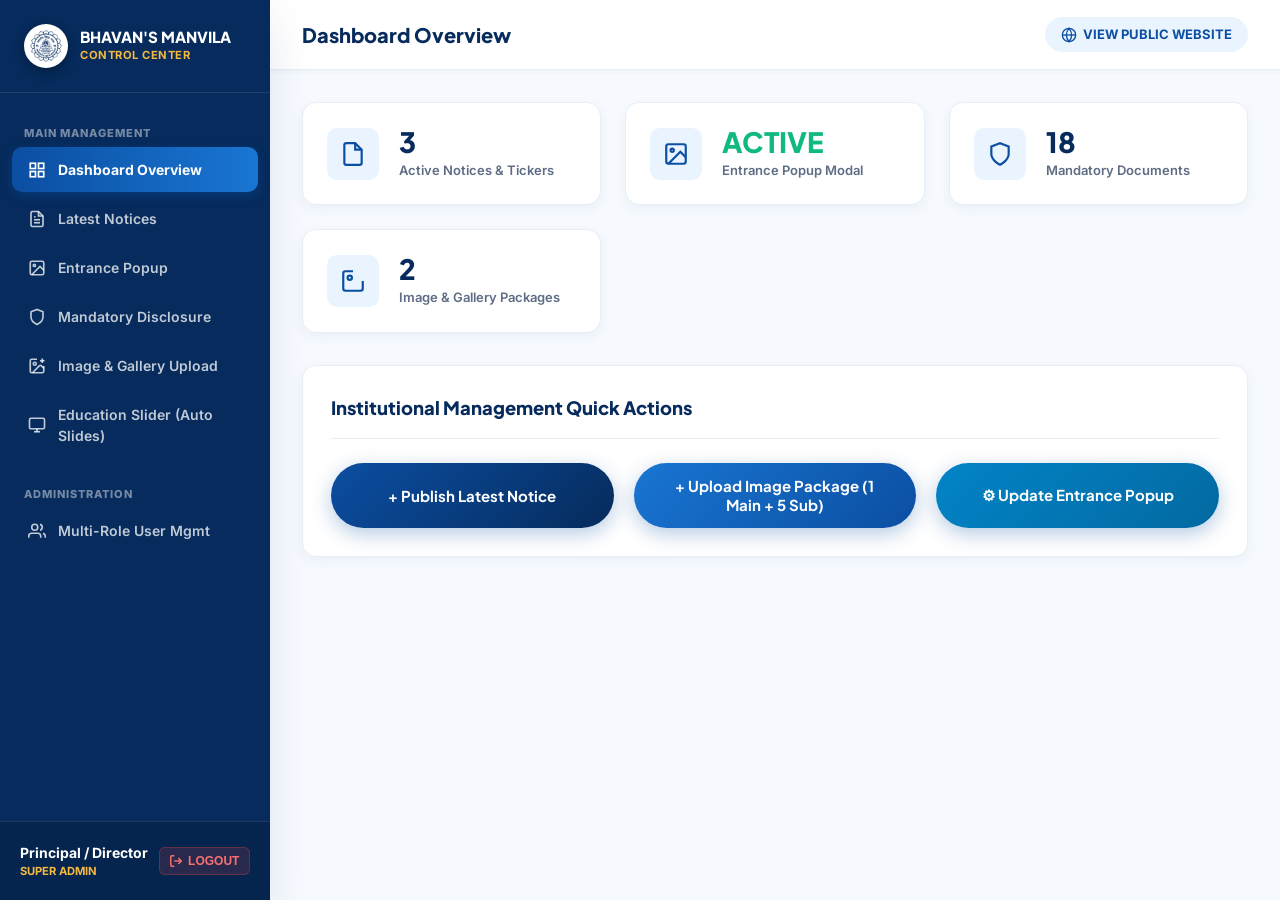
==== commit 97b5c997: "Fix ES6 class method syntax error in admin.js and verify full admin panel clickability" ====
--- a/admin/index.html
+++ b/admin/index.html
@@ -150,10 +150,10 @@
               <div class="panel-title">Institutional Management Quick Actions</div>
             </div>
             <div style="display: grid; grid-template-columns: repeat(auto-fit, minmax(280px, 1fr)); gap: 1.25rem;">
-              <button class="btn-admin-primary" onclick="adminApp.switchTab('notices')">
+              <button class="btn-admin-primary" onclick="adminApp.switchTab('notices'); adminApp.openNoticeModal();">
                 + Publish Latest Notice
               </button>
-              <button class="btn-admin-primary" style="background: linear-gradient(135deg, #1976D2 0%, #0B4EA2 100%);" onclick="adminApp.switchTab('images')">
+              <button class="btn-admin-primary" style="background: linear-gradient(135deg, #1976D2 0%, #0B4EA2 100%);" onclick="adminApp.switchTab('images'); adminApp.openImagePackageModal();">
                 + Upload Image Package (1 Main + 5 Sub)
               </button>
               <button class="btn-admin-primary" style="background: linear-gradient(135deg, #0284C7 0%, #0369A1 100%);" onclick="adminApp.switchTab('popup')">
--- a/admin/css/admin.css
+++ b/admin/css/admin.css
@@ -713,6 +713,7 @@
   z-index: 1000;
   opacity: 0;
   visibility: hidden;
+  pointer-events: none;
   transition: all var(--transition-fast);
   padding: 1.5rem 1rem;
   overflow-y: auto;
@@ -721,6 +722,7 @@
 .admin-modal-overlay.active {
   opacity: 1;
   visibility: visible;
+  pointer-events: auto;
 }
 
 .admin-modal {
@@ -802,9 +804,11 @@
   display: flex;
   flex-direction: column;
   gap: 0.75rem;
+  pointer-events: none;
 }
 
 .admin-toast {
+  pointer-events: auto;
   padding: 0.85rem 1.25rem;
   border-radius: var(--radius-sm);
   background: var(--color-deep-blue);
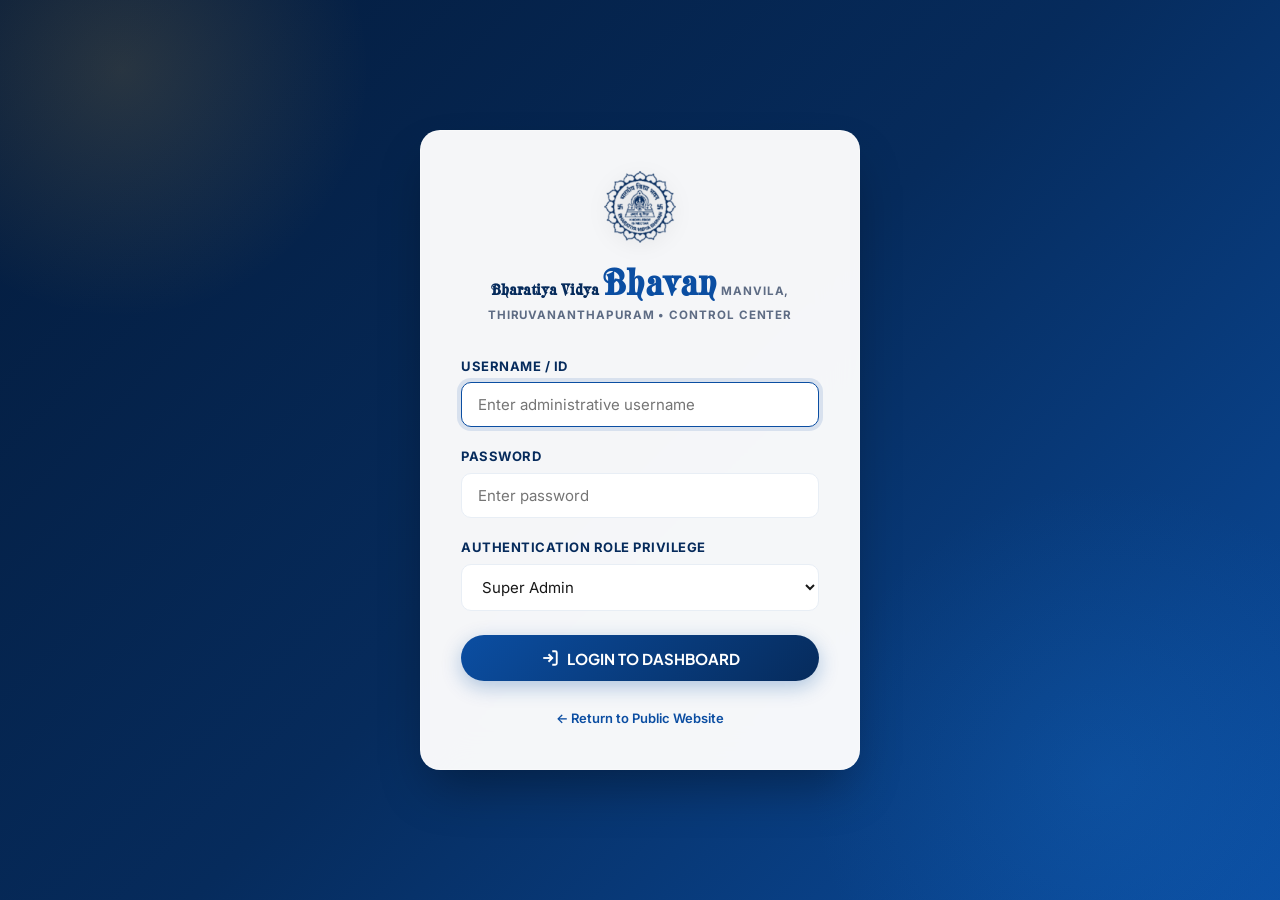
==== commit 1ced4ca3: "Apply Raphael custom font to Admin Panel header logo" ====
--- a/admin/index.html
+++ b/admin/index.html
@@ -23,9 +23,10 @@
     <aside class="admin-sidebar" id="adminSidebar">
       <div class="sidebar-header">
         <img src="../assets/images/bvb-manvila-logo.png" alt="BVB Logo" class="sidebar-logo">
-        <div>
-          <div class="sidebar-brand-title">BHAVAN'S MANVILA</div>
-          <div class="sidebar-brand-sub">CONTROL CENTER</div>
+        <div class="header-logo-text">
+          <span class="logo-top-text" style="color: #FFFFFF; font-size: 0.8rem;">Bharatiya Vidya</span>
+          <span class="logo-title-bhavan" style="color: var(--color-accent-gold, #F5B942); font-size: 1.5rem;">Bhavan</span>
+          <span class="sidebar-brand-sub" style="font-size: 0.625rem; letter-spacing: 0.06em;">MANVILA CONTROL CENTER</span>
         </div>
       </div>
 
@@ -233,7 +234,7 @@
                     <span>UPLOADED ENTRANCE ANNOUNCEMENT IMAGE</span>
                   </div>
                   <div style="display: flex; align-items: center; gap: 1.25rem; flex-wrap: wrap;">
-                    <img id="popupImagePreview" src="" alt="Popup Image Preview" style="max-height: 140px; max-width: 100%; border-radius: 8px; border: 1px solid var(--color-border); box-shadow: var(--shadow-sm); object-fit: contain;">
+                    <img id="popupImagePreview" src="" onerror="this.onerror=null; this.src='../assets/images/bvb-manvila-logo.png';" alt="Popup Image Preview" style="max-height: 140px; max-width: 100%; border-radius: 8px; border: 1px solid var(--color-border); box-shadow: var(--shadow-sm); object-fit: contain;">
                     <a id="popupViewFullBtn" href="#" target="_blank" class="btn-sm btn-action-edit" style="text-decoration: none; padding: 0.5rem 1rem;">
                       🔍 View Uploaded Image
                     </a>
@@ -573,7 +574,7 @@
             <div id="mainPreviewWrap" style="display: none; background: #FFFFFF; padding: 0.85rem; border-radius: var(--radius-sm); border: 1px solid var(--color-border); margin-top: 0.5rem;">
               <div style="font-size: 0.75rem; font-weight: 700; color: var(--color-primary); margin-bottom: 0.35rem;">Uploaded Main Image:</div>
               <div style="display: flex; align-items: center; gap: 1rem; flex-wrap: wrap;">
-                <img id="mainImagePreview" src="" alt="Main Preview" style="max-height: 120px; border-radius: 6px; border: 1px solid var(--color-border); object-fit: cover;">
+                <img id="mainImagePreview" src="" onerror="this.onerror=null; this.src='../assets/images/bvb-manvila-logo.png';" alt="Main Preview" style="max-height: 120px; border-radius: 6px; border: 1px solid var(--color-border); object-fit: cover;">
                 <a id="mainViewFullBtn" href="#" target="_blank" class="btn-sm btn-action-edit" style="text-decoration: none;">🔍 View Uploaded Image</a>
               </div>
             </div>
@@ -589,7 +590,7 @@
               <!-- Sub 1 -->
               <div class="sub-image-card">
                 <span style="font-size: 0.75rem; font-weight: 700; color: var(--color-deep-blue);">Sub Image 1</span>
-                <img id="subPreview1" src="" alt="P1" style="width: 100%; height: 60px; object-fit: cover; border-radius: 4px; display: none; margin: 0.35rem 0;">
+                <img id="subPreview1" src="" alt="P1" style="width: 100%; height: 60px; object-fit: cover; border-radius: 4px; display: none; margin: 0.35rem 0;" onerror="this.onerror=null; this.src='../assets/images/bvb-manvila-logo.png';">
                 <input type="file" accept="image/jpeg,image/jpg" class="sub-file-picker" data-target="subImg1" data-preview="subPreview1" data-viewbtn="subViewBtn1" style="font-size: 0.7rem; width: 100%; margin-bottom: 0.35rem;">
                 <input type="hidden" id="subImg1">
                 <a id="subViewBtn1" href="#" target="_blank" class="btn-sm btn-action-edit" style="display: none; font-size: 0.65rem; text-decoration: none; padding: 0.2rem 0.4rem; margin-top: 0.2rem;">🔍 View Image</a>
@@ -598,7 +599,7 @@
               <!-- Sub 2 -->
               <div class="sub-image-card">
                 <span style="font-size: 0.75rem; font-weight: 700; color: var(--color-deep-blue);">Sub Image 2</span>
-                <img id="subPreview2" src="" alt="P2" style="width: 100%; height: 60px; object-fit: cover; border-radius: 4px; display: none; margin: 0.35rem 0;">
+                <img id="subPreview2" src="" alt="P2" style="width: 100%; height: 60px; object-fit: cover; border-radius: 4px; display: none; margin: 0.35rem 0;" onerror="this.onerror=null; this.src='../assets/images/bvb-manvila-logo.png';">
                 <input type="file" accept="image/jpeg,image/jpg" class="sub-file-picker" data-target="subImg2" data-preview="subPreview2" data-viewbtn="subViewBtn2" style="font-size: 0.7rem; width: 100%; margin-bottom: 0.35rem;">
                 <input type="hidden" id="subImg2">
                 <a id="subViewBtn2" href="#" target="_blank" class="btn-sm btn-action-edit" style="display: none; font-size: 0.65rem; text-decoration: none; padding: 0.2rem 0.4rem; margin-top: 0.2rem;">🔍 View Image</a>
@@ -607,7 +608,7 @@
               <!-- Sub 3 -->
               <div class="sub-image-card">
                 <span style="font-size: 0.75rem; font-weight: 700; color: var(--color-deep-blue);">Sub Image 3</span>
-                <img id="subPreview3" src="" alt="P3" style="width: 100%; height: 60px; object-fit: cover; border-radius: 4px; display: none; margin: 0.35rem 0;">
+                <img id="subPreview3" src="" alt="P3" style="width: 100%; height: 60px; object-fit: cover; border-radius: 4px; display: none; margin: 0.35rem 0;" onerror="this.onerror=null; this.src='../assets/images/bvb-manvila-logo.png';">
                 <input type="file" accept="image/jpeg,image/jpg" class="sub-file-picker" data-target="subImg3" data-preview="subPreview3" data-viewbtn="subViewBtn3" style="font-size: 0.7rem; width: 100%; margin-bottom: 0.35rem;">
                 <input type="hidden" id="subImg3">
                 <a id="subViewBtn3" href="#" target="_blank" class="btn-sm btn-action-edit" style="display: none; font-size: 0.65rem; text-decoration: none; padding: 0.2rem 0.4rem; margin-top: 0.2rem;">🔍 View Image</a>
@@ -616,7 +617,7 @@
               <!-- Sub 4 -->
               <div class="sub-image-card">
                 <span style="font-size: 0.75rem; font-weight: 700; color: var(--color-deep-blue);">Sub Image 4</span>
-                <img id="subPreview4" src="" alt="P4" style="width: 100%; height: 60px; object-fit: cover; border-radius: 4px; display: none; margin: 0.35rem 0;">
+                <img id="subPreview4" src="" alt="P4" style="width: 100%; height: 60px; object-fit: cover; border-radius: 4px; display: none; margin: 0.35rem 0;" onerror="this.onerror=null; this.src='../assets/images/bvb-manvila-logo.png';">
                 <input type="file" accept="image/jpeg,image/jpg" class="sub-file-picker" data-target="subImg4" data-preview="subPreview4" data-viewbtn="subViewBtn4" style="font-size: 0.7rem; width: 100%; margin-bottom: 0.35rem;">
                 <input type="hidden" id="subImg4">
                 <a id="subViewBtn4" href="#" target="_blank" class="btn-sm btn-action-edit" style="display: none; font-size: 0.65rem; text-decoration: none; padding: 0.2rem 0.4rem; margin-top: 0.2rem;">🔍 View Image</a>
@@ -625,7 +626,7 @@
               <!-- Sub 5 -->
               <div class="sub-image-card">
                 <span style="font-size: 0.75rem; font-weight: 700; color: var(--color-deep-blue);">Sub Image 5</span>
-                <img id="subPreview5" src="" alt="P5" style="width: 100%; height: 60px; object-fit: cover; border-radius: 4px; display: none; margin: 0.35rem 0;">
+                <img id="subPreview5" src="" alt="P5" style="width: 100%; height: 60px; object-fit: cover; border-radius: 4px; display: none; margin: 0.35rem 0;" onerror="this.onerror=null; this.src='../assets/images/bvb-manvila-logo.png';">
                 <input type="file" accept="image/jpeg,image/jpg" class="sub-file-picker" data-target="subImg5" data-preview="subPreview5" data-viewbtn="subViewBtn5" style="font-size: 0.7rem; width: 100%; margin-bottom: 0.35rem;">
                 <input type="hidden" id="subImg5">
                 <a id="subViewBtn5" href="#" target="_blank" class="btn-sm btn-action-edit" style="display: none; font-size: 0.65rem; text-decoration: none; padding: 0.2rem 0.4rem; margin-top: 0.2rem;">🔍 View Image</a>
@@ -634,7 +635,7 @@
               <!-- Sub 6 -->
               <div class="sub-image-card">
                 <span style="font-size: 0.75rem; font-weight: 700; color: var(--color-deep-blue);">Sub Image 6</span>
-                <img id="subPreview6" src="" alt="P6" style="width: 100%; height: 60px; object-fit: cover; border-radius: 4px; display: none; margin: 0.35rem 0;">
+                <img id="subPreview6" src="" alt="P6" style="width: 100%; height: 60px; object-fit: cover; border-radius: 4px; display: none; margin: 0.35rem 0;" onerror="this.onerror=null; this.src='../assets/images/bvb-manvila-logo.png';">
                 <input type="file" accept="image/jpeg,image/jpg" class="sub-file-picker" data-target="subImg6" data-preview="subPreview6" data-viewbtn="subViewBtn6" style="font-size: 0.7rem; width: 100%; margin-bottom: 0.35rem;">
                 <input type="hidden" id="subImg6">
                 <a id="subViewBtn6" href="#" target="_blank" class="btn-sm btn-action-edit" style="display: none; font-size: 0.65rem; text-decoration: none; padding: 0.2rem 0.4rem; margin-top: 0.2rem;">🔍 View Image</a>
@@ -643,7 +644,7 @@
               <!-- Sub 7 -->
               <div class="sub-image-card">
                 <span style="font-size: 0.75rem; font-weight: 700; color: var(--color-deep-blue);">Sub Image 7</span>
-                <img id="subPreview7" src="" alt="P7" style="width: 100%; height: 60px; object-fit: cover; border-radius: 4px; display: none; margin: 0.35rem 0;">
+                <img id="subPreview7" src="" alt="P7" style="width: 100%; height: 60px; object-fit: cover; border-radius: 4px; display: none; margin: 0.35rem 0;" onerror="this.onerror=null; this.src='../assets/images/bvb-manvila-logo.png';">
                 <input type="file" accept="image/jpeg,image/jpg" class="sub-file-picker" data-target="subImg7" data-preview="subPreview7" data-viewbtn="subViewBtn7" style="font-size: 0.7rem; width: 100%; margin-bottom: 0.35rem;">
                 <input type="hidden" id="subImg7">
                 <a id="subViewBtn7" href="#" target="_blank" class="btn-sm btn-action-edit" style="display: none; font-size: 0.65rem; text-decoration: none; padding: 0.2rem 0.4rem; margin-top: 0.2rem;">🔍 View Image</a>
@@ -652,7 +653,7 @@
               <!-- Sub 8 -->
               <div class="sub-image-card">
                 <span style="font-size: 0.75rem; font-weight: 700; color: var(--color-deep-blue);">Sub Image 8</span>
-                <img id="subPreview8" src="" alt="P8" style="width: 100%; height: 60px; object-fit: cover; border-radius: 4px; display: none; margin: 0.35rem 0;">
+                <img id="subPreview8" src="" alt="P8" style="width: 100%; height: 60px; object-fit: cover; border-radius: 4px; display: none; margin: 0.35rem 0;" onerror="this.onerror=null; this.src='../assets/images/bvb-manvila-logo.png';">
                 <input type="file" accept="image/jpeg,image/jpg" class="sub-file-picker" data-target="subImg8" data-preview="subPreview8" data-viewbtn="subViewBtn8" style="font-size: 0.7rem; width: 100%; margin-bottom: 0.35rem;">
                 <input type="hidden" id="subImg8">
                 <a id="subViewBtn8" href="#" target="_blank" class="btn-sm btn-action-edit" style="display: none; font-size: 0.65rem; text-decoration: none; padding: 0.2rem 0.4rem; margin-top: 0.2rem;">🔍 View Image</a>
@@ -661,7 +662,7 @@
               <!-- Sub 9 -->
               <div class="sub-image-card">
                 <span style="font-size: 0.75rem; font-weight: 700; color: var(--color-deep-blue);">Sub Image 9</span>
-                <img id="subPreview9" src="" alt="P9" style="width: 100%; height: 60px; object-fit: cover; border-radius: 4px; display: none; margin: 0.35rem 0;">
+                <img id="subPreview9" src="" alt="P9" style="width: 100%; height: 60px; object-fit: cover; border-radius: 4px; display: none; margin: 0.35rem 0;" onerror="this.onerror=null; this.src='../assets/images/bvb-manvila-logo.png';">
                 <input type="file" accept="image/jpeg,image/jpg" class="sub-file-picker" data-target="subImg9" data-preview="subPreview9" data-viewbtn="subViewBtn9" style="font-size: 0.7rem; width: 100%; margin-bottom: 0.35rem;">
                 <input type="hidden" id="subImg9">
                 <a id="subViewBtn9" href="#" target="_blank" class="btn-sm btn-action-edit" style="display: none; font-size: 0.65rem; text-decoration: none; padding: 0.2rem 0.4rem; margin-top: 0.2rem;">🔍 View Image</a>
@@ -670,7 +671,7 @@
               <!-- Sub 10 -->
               <div class="sub-image-card">
                 <span style="font-size: 0.75rem; font-weight: 700; color: var(--color-deep-blue);">Sub Image 10</span>
-                <img id="subPreview10" src="" alt="P10" style="width: 100%; height: 60px; object-fit: cover; border-radius: 4px; display: none; margin: 0.35rem 0;">
+                <img id="subPreview10" src="" alt="P10" style="width: 100%; height: 60px; object-fit: cover; border-radius: 4px; display: none; margin: 0.35rem 0;" onerror="this.onerror=null; this.src='../assets/images/bvb-manvila-logo.png';">
                 <input type="file" accept="image/jpeg,image/jpg" class="sub-file-picker" data-target="subImg10" data-preview="subPreview10" data-viewbtn="subViewBtn10" style="font-size: 0.7rem; width: 100%; margin-bottom: 0.35rem;">
                 <input type="hidden" id="subImg10">
                 <a id="subViewBtn10" href="#" target="_blank" class="btn-sm btn-action-edit" style="display: none; font-size: 0.65rem; text-decoration: none; padding: 0.2rem 0.4rem; margin-top: 0.2rem;">🔍 View Image</a>
@@ -715,7 +716,7 @@
             <div id="slidePreviewWrap" style="display: none; background: #FFFFFF; padding: 0.85rem; border-radius: var(--radius-sm); border: 1px solid var(--color-border); margin-top: 0.5rem;">
               <div style="font-size: 0.75rem; font-weight: 700; color: var(--color-primary); margin-bottom: 0.35rem;">Uploaded Slide Image:</div>
               <div style="display: flex; align-items: center; gap: 1rem; flex-wrap: wrap;">
-                <img id="slideImagePreview" src="" alt="Slide Preview" style="max-height: 120px; border-radius: 6px; border: 1px solid var(--color-border); object-fit: cover;">
+                <img id="slideImagePreview" src="" onerror="this.onerror=null; this.src='../assets/images/bvb-manvila-logo.png';" alt="Slide Preview" style="max-height: 120px; border-radius: 6px; border: 1px solid var(--color-border); object-fit: cover;">
                 <a id="slideViewFullBtn" href="#" target="_blank" class="btn-sm btn-action-edit" style="text-decoration: none;">🔍 View Uploaded Image</a>
               </div>
             </div>
@@ -762,7 +763,7 @@
               <input type="file" accept="image/jpeg,image/jpg" class="batch-slide-file" data-idx="1" style="font-size: 0.75rem; width: 100%; margin-bottom: 0.5rem;">
               <input type="hidden" id="batchImgUrl1">
               <div id="batchPrevWrap1" style="display: none; margin-top: 0.35rem;">
-                <img id="batchPrev1" src="" style="max-height: 90px; width: 100%; object-fit: cover; border-radius: 4px; border: 1px solid var(--color-border);">
+                <img id="batchPrev1" src="" style="max-height: 90px; width: 100%; object-fit: cover; border-radius: 4px; border: 1px solid var(--color-border);" onerror="this.onerror=null; this.src='../assets/images/bvb-manvila-logo.png';">
               </div>
             </div>
 
@@ -774,7 +775,7 @@
               <input type="file" accept="image/jpeg,image/jpg" class="batch-slide-file" data-idx="2" style="font-size: 0.75rem; width: 100%; margin-bottom: 0.5rem;">
               <input type="hidden" id="batchImgUrl2">
               <div id="batchPrevWrap2" style="display: none; margin-top: 0.35rem;">
-                <img id="batchPrev2" src="" style="max-height: 90px; width: 100%; object-fit: cover; border-radius: 4px; border: 1px solid var(--color-border);">
+                <img id="batchPrev2" src="" style="max-height: 90px; width: 100%; object-fit: cover; border-radius: 4px; border: 1px solid var(--color-border);" onerror="this.onerror=null; this.src='../assets/images/bvb-manvila-logo.png';">
               </div>
             </div>
 
@@ -786,7 +787,7 @@
               <input type="file" accept="image/jpeg,image/jpg" class="batch-slide-file" data-idx="3" style="font-size: 0.75rem; width: 100%; margin-bottom: 0.5rem;">
               <input type="hidden" id="batchImgUrl3">
               <div id="batchPrevWrap3" style="display: none; margin-top: 0.35rem;">
-                <img id="batchPrev3" src="" style="max-height: 90px; width: 100%; object-fit: cover; border-radius: 4px; border: 1px solid var(--color-border);">
+                <img id="batchPrev3" src="" style="max-height: 90px; width: 100%; object-fit: cover; border-radius: 4px; border: 1px solid var(--color-border);" onerror="this.onerror=null; this.src='../assets/images/bvb-manvila-logo.png';">
               </div>
             </div>
 
@@ -798,7 +799,7 @@
               <input type="file" accept="image/jpeg,image/jpg" class="batch-slide-file" data-idx="4" style="font-size: 0.75rem; width: 100%; margin-bottom: 0.5rem;">
               <input type="hidden" id="batchImgUrl4">
               <div id="batchPrevWrap4" style="display: none; margin-top: 0.35rem;">
-                <img id="batchPrev4" src="" style="max-height: 90px; width: 100%; object-fit: cover; border-radius: 4px; border: 1px solid var(--color-border);">
+                <img id="batchPrev4" src="" style="max-height: 90px; width: 100%; object-fit: cover; border-radius: 4px; border: 1px solid var(--color-border);" onerror="this.onerror=null; this.src='../assets/images/bvb-manvila-logo.png';">
               </div>
             </div>
 
@@ -810,7 +811,7 @@
               <input type="file" accept="image/jpeg,image/jpg" class="batch-slide-file" data-idx="5" style="font-size: 0.75rem; width: 100%; margin-bottom: 0.5rem;">
               <input type="hidden" id="batchImgUrl5">
               <div id="batchPrevWrap5" style="display: none; margin-top: 0.35rem;">
-                <img id="batchPrev5" src="" style="max-height: 90px; width: 100%; object-fit: cover; border-radius: 4px; border: 1px solid var(--color-border);">
+                <img id="batchPrev5" src="" style="max-height: 90px; width: 100%; object-fit: cover; border-radius: 4px; border: 1px solid var(--color-border);" onerror="this.onerror=null; this.src='../assets/images/bvb-manvila-logo.png';">
               </div>
             </div>
           </div>
--- a/admin/css/admin.css
+++ b/admin/css/admin.css
@@ -1,3 +1,11 @@
+@font-face {
+  font-family: 'Raphael';
+  src: url('../../assets/fonts/raphael.ttf') format('truetype');
+  font-weight: normal;
+  font-style: normal;
+  font-display: swap;
+}
+
 /* ==========================================================================
    Bhavan's Vivekananda Vidya Mandir - Admin Panel Stylesheet
    Matching Public Site Theme, Glassmorphism, Responsive Dashboard & Layout
@@ -577,6 +585,19 @@
 }
 
 /* Action Buttons */
+.admin-table td:last-child,
+.admin-table th:last-child {
+  white-space: nowrap;
+}
+
+.action-btn-group {
+  display: flex;
+  align-items: center;
+  gap: 0.35rem;
+  flex-wrap: nowrap;
+  white-space: nowrap;
+}
+
 .btn-sm {
   padding: 0.35rem 0.75rem;
   font-size: 0.75rem;
@@ -852,3 +873,17 @@
     display: block;
   }
 }
+
+
+.logo-top-text {
+  font-family: 'Raphael', 'Plus Jakarta Sans', sans-serif;
+  font-weight: 700;
+  line-height: 1.1;
+}
+
+.logo-title-bhavan {
+  font-family: 'Raphael', serif;
+  font-weight: 800;
+  line-height: 0.95;
+  letter-spacing: 0.02em;
+}
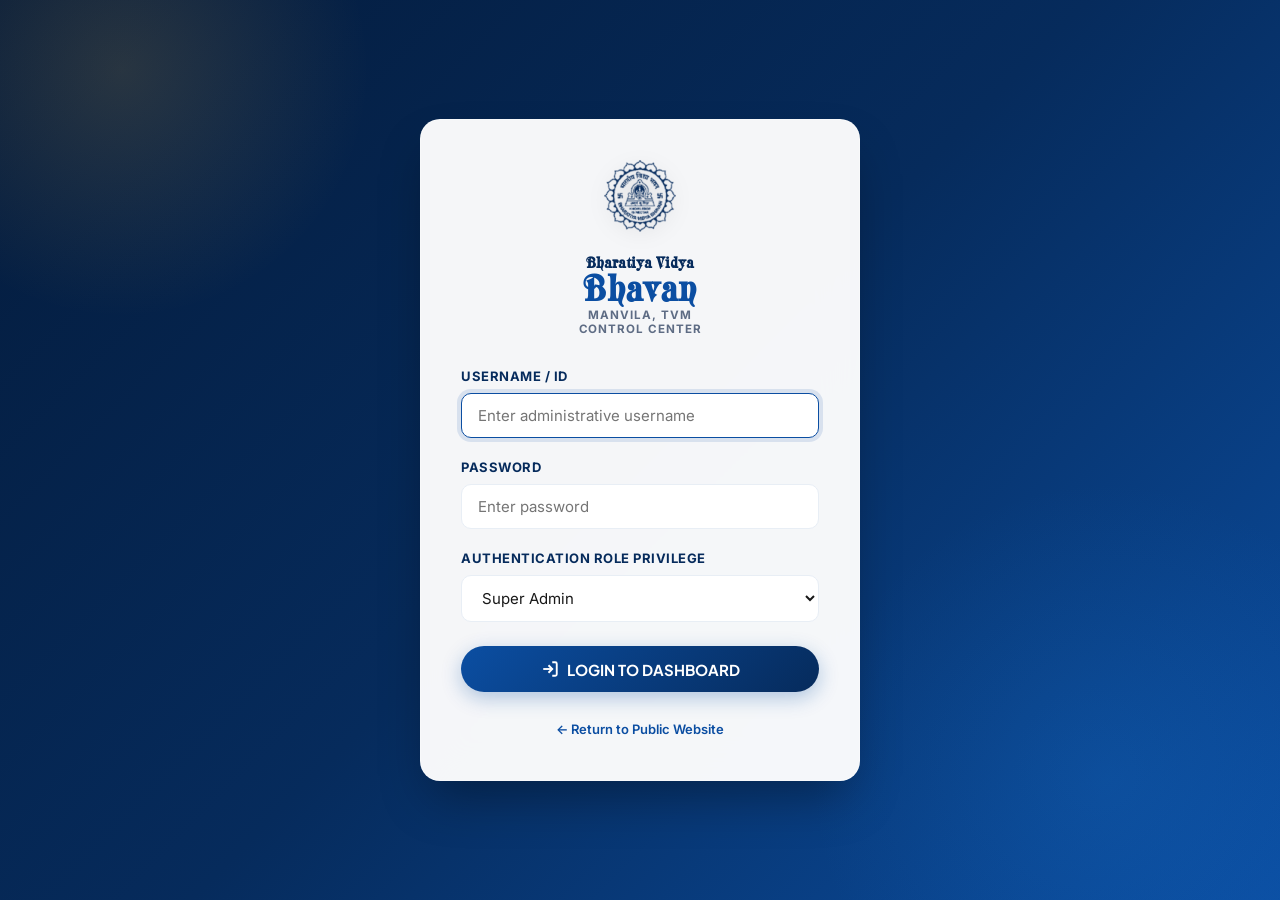
==== commit b4eb2c3d: "Split MANVILA, TVM and CONTROL CENTER into separate lines in Admin panel" ====
--- a/admin/index.html
+++ b/admin/index.html
@@ -26,7 +26,8 @@
         <div class="header-logo-text">
           <span class="logo-top-text" style="color: #FFFFFF; font-size: 0.8rem;">Bharatiya Vidya</span>
           <span class="logo-title-bhavan" style="color: var(--color-accent-gold, #F5B942); font-size: 1.5rem;">Bhavan</span>
-          <span class="sidebar-brand-sub" style="font-size: 0.625rem; letter-spacing: 0.06em;">MANVILA CONTROL CENTER</span>
+          <span class="sidebar-brand-sub" style="font-size: 0.625rem; letter-spacing: 0.06em; display: block;">MANVILA, TVM</span>
+          <span class="sidebar-brand-sub" style="font-size: 0.625rem; letter-spacing: 0.06em; display: block;">CONTROL CENTER</span>
         </div>
       </div>
 
--- a/admin/css/admin.css
+++ b/admin/css/admin.css
@@ -875,10 +875,18 @@
 }
 
 
+.header-logo-text {
+  display: flex;
+  flex-direction: column;
+  justify-content: center;
+  line-height: 1;
+}
+
 .logo-top-text {
   font-family: 'Raphael', 'Plus Jakarta Sans', sans-serif;
   font-weight: 700;
   line-height: 1.1;
+  display: block;
 }
 
 .logo-title-bhavan {
@@ -886,4 +894,10 @@
   font-weight: 800;
   line-height: 0.95;
   letter-spacing: 0.02em;
-}
+  display: block;
+}
+
+.logo-sub {
+  display: block;
+}
+
